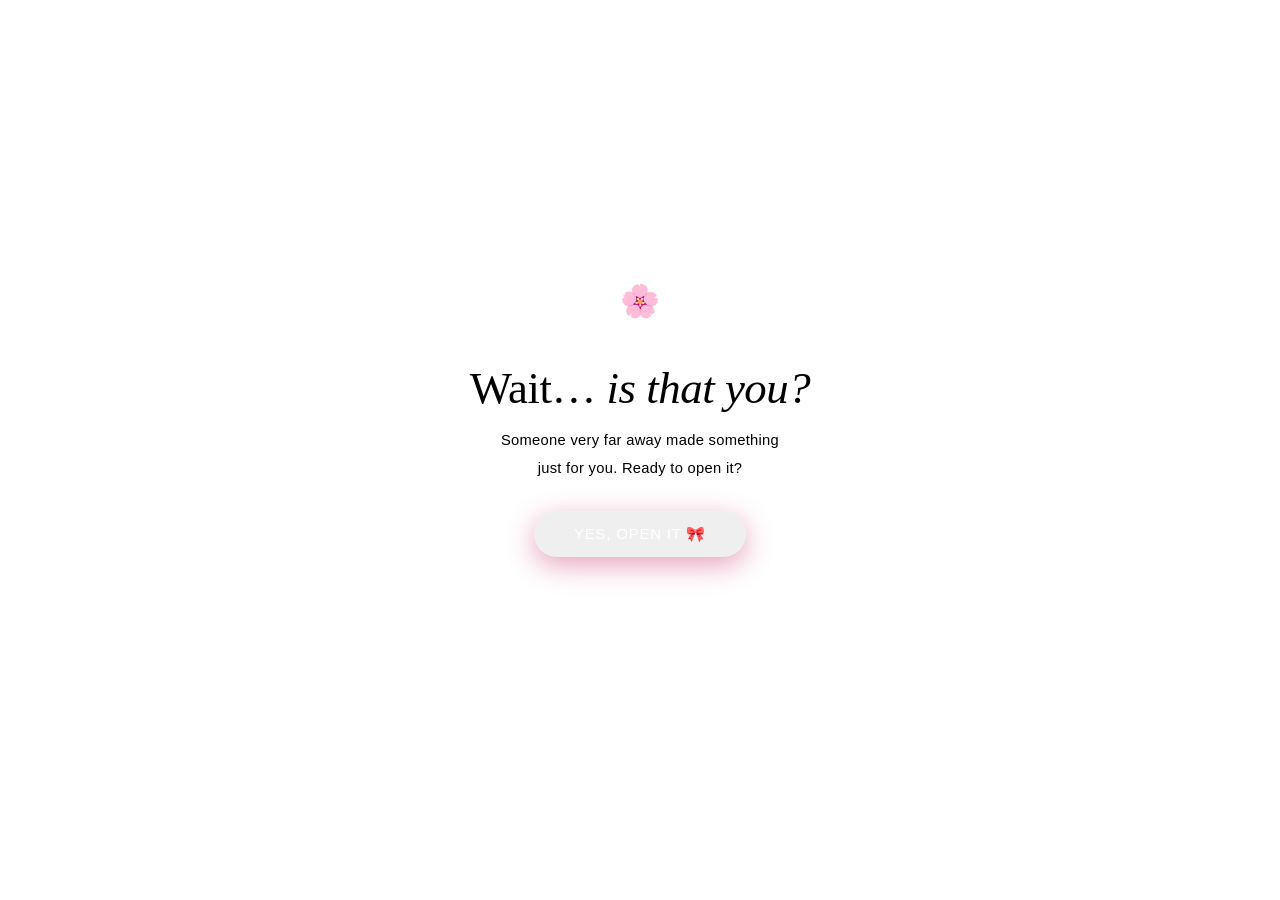
==== index.html @ 73c182f0 "Create index.html" ====
<!DOCTYPE html>

<html lang="en">
<head>
<meta charset="UTF-8">
<meta name="viewport" content="width=device-width, initial-scale=1.0">
<title>For You 🌸</title>
<link href="https://fonts.googleapis.com/css2?family=Cormorant+Garamond:ital,wght@0,300;0,400;0,600;1,300;1,400;1,600&family=DM+Sans:wght@300;400;500&display=swap" rel="stylesheet">
<style>
*,*::before,*::after{box-sizing:border-box;margin:0;padding:0}
:root{
  --ink:#0d0610;
  --deep:#1a0a20;
  --card-bg:rgba(18,6,26,0.82);
  --border:rgba(220,140,180,0.22);
  --border-bright:rgba(220,140,180,0.55);
  --gold:#e8b97a;
  --gold-dim:rgba(232,185,122,0.18);
  --rose:#e8607a;
  --rose-bright:#ff7a9a;
  --rose-dim:rgba(232,96,122,0.15);
  --lilac:#c084fc;
  --lilac-dim:rgba(192,132,252,0.12);
  --text-head:#f5e8f0;
  --text-body:#c4a8c8;
  --text-soft:rgba(196,168,200,0.6);
  --glow-rose:rgba(232,96,122,0.35);
  --glow-gold:rgba(232,185,122,0.25);
}

html,body{width:100%;min-height:100%;font-family:‘DM Sans’,sans-serif;background:var(–ink);color:var(–text-body);overflow-x:hidden}

/* ── AMBIENT BG ── */
body::before{
content:’’;position:fixed;inset:0;z-index:0;pointer-events:none;
background:
radial-gradient(ellipse 70% 55% at 15% 20%, rgba(150,30,80,0.28) 0%, transparent 70%),
radial-gradient(ellipse 60% 50% at 85% 80%, rgba(100,20,140,0.22) 0%, transparent 70%),
radial-gradient(ellipse 40% 40% at 50% 50%, rgba(60,10,80,0.18) 0%, transparent 80%);
}

/* ── STAR PARTICLES ── */
.petal-bg{position:fixed;top:0;left:0;width:100%;height:100%;pointer-events:none;z-index:0;overflow:hidden}
.petal{position:absolute;border-radius:50%;opacity:0;animation:twinkle ease-in-out infinite}
@keyframes twinkle{0%,100%{opacity:0;transform:scale(0.4)}50%{opacity:1;transform:scale(1)}}

/* ── SCREENS ── */
.screen{display:none;min-height:100vh;width:100%;align-items:center;justify-content:center;padding:28px 16px 72px;flex-direction:column}
.screen.active{display:flex}

/* ── CARD ── */
.card{
position:relative;z-index:2;
background:var(–card-bg);
backdrop-filter:blur(24px) saturate(1.4);
border-radius:24px;
border:1px solid var(–border);
padding:52px 50px 44px;
max-width:580px;width:100%;
text-align:center;
box-shadow:
0 0 0 1px rgba(255,255,255,0.04) inset,
0 24px 80px rgba(0,0,0,0.55),
0 0 60px var(–glow-rose);
animation:cardIn .8s cubic-bezier(.22,1,.36,1) both;
}
/* subtle inner glow line at top */
.card::before{
content:’’;position:absolute;top:0;left:10%;right:10%;height:1px;
background:linear-gradient(90deg,transparent,rgba(220,140,180,0.5),transparent);
border-radius:1px;
}
@keyframes cardIn{from{opacity:0;transform:translateY(32px) scale(.96)}to{opacity:1;transform:translateY(0) scale(1)}}
.card.shake{animation:shake .45s ease both}
@keyframes shake{0%{transform:translateX(0)}15%{transform:translateX(-10px)}35%{transform:translateX(10px)}55%{transform:translateX(-5px)}75%{transform:translateX(5px)}100%{transform:translateX(0)}}

/* ── DECO LINE ── */
.deco{width:48px;height:1px;background:linear-gradient(90deg,transparent,var(–gold),transparent);margin:0 auto}
.deco.top{margin-bottom:24px}.deco.bot{margin-top:24px}

/* ── TYPOGRAPHY ── */
h1{
font-family:‘Cormorant Garamond’,serif;
font-size:clamp(1.9rem,5.5vw,2.8rem);
font-weight:300;
color:var(–text-head);
line-height:1.25;
margin-bottom:10px;
letter-spacing:-0.01em;
}
h1 em{font-style:italic;color:var(–rose-bright)}
.sub{font-size:.92rem;color:var(–text-soft);line-height:1.9;margin:8px 0 28px;font-weight:300;letter-spacing:0.02em}
.q{
font-family:‘Cormorant Garamond’,serif;
font-size:clamp(1.3rem,4.2vw,2rem);
font-style:italic;font-weight:300;
color:var(–text-head);
line-height:1.5;margin-bottom:26px;
text-shadow:0 0 40px var(–glow-rose);
}

/* ── EMOJI ICON ── */
.icon{font-size:2rem;margin-bottom:16px;display:block;filter:drop-shadow(0 0 12px var(–glow-rose))}

/* ── REACTION BOX ── */
.rxn{
background:linear-gradient(135deg,rgba(232,96,122,0.1),rgba(192,132,252,0.1));
border:1px solid var(–border-bright);
border-radius:16px;padding:16px 20px;margin:0 0 22px;
font-size:.93rem;color:var(–text-body);line-height:1.8;
display:none;animation:popIn .38s cubic-bezier(.34,1.56,.64,1) both;
text-shadow:none;
}
.rxn.show{display:block}
@keyframes popIn{from{opacity:0;transform:scale(.86)}to{opacity:1;transform:scale(1)}}
.rxn strong{color:var(–rose-bright)}

/* ── BUTTONS ── */
.btn{
display:inline-block;
background:linear-gradient(135deg,var(–rose) 0%,#c0306a 100%);
color:#fff;border:none;border-radius:50px;
padding:14px 40px;
font-family:‘DM Sans’,sans-serif;font-size:.94rem;font-weight:500;
cursor:pointer;letter-spacing:0.05em;text-transform:uppercase;
transition:transform .2s,box-shadow .2s;
box-shadow:0 8px 28px rgba(200,48,106,0.45),0 0 0 1px rgba(255,255,255,0.08) inset;
}
.btn:hover{transform:translateY(-3px) scale(1.04);box-shadow:0 14px 40px rgba(200,48,106,0.6),0 0 20px rgba(200,48,106,0.3)}
.btn:active{transform:scale(.97)}

.btn-no{
display:inline-block;
background:transparent;
border:1px solid var(–border-bright);
color:var(–text-body);
border-radius:50px;padding:14px 32px;
font-family:‘DM Sans’,sans-serif;font-size:.94rem;
cursor:pointer;transition:all .2s;margin-left:10px;
letter-spacing:0.03em;
}
.btn-no:hover{background:var(–rose-dim);border-color:var(–rose);color:var(–text-head)}

.ans-row{display:flex;gap:10px;justify-content:center;flex-wrap:wrap;margin-top:4px}
.ans{
background:rgba(255,255,255,0.04);
border:1px solid var(–border);color:var(–text-body);
border-radius:50px;padding:12px 26px;
font-family:‘DM Sans’,sans-serif;font-size:.9rem;
cursor:pointer;transition:all .2s;letter-spacing:0.02em;
}
.ans:hover{background:var(–rose-dim);border-color:var(–rose-bright);color:var(–text-head);transform:scale(1.05);box-shadow:0 0 16px var(–glow-rose)}

/* ── PHOTO FRAME ── */
.photo-frame{
border-radius:18px;overflow:hidden;
border:1px solid var(–border-bright);
max-width:340px;margin:18px auto;
box-shadow:0 12px 50px rgba(0,0,0,0.5),0 0 40px var(–glow-rose);
display:none;
}
.photo-frame.show{display:block;animation:photoReveal .7s cubic-bezier(.22,1,.36,1) both}
@keyframes photoReveal{from{opacity:0;transform:scale(.88) rotate(-2deg)}to{opacity:1;transform:scale(1) rotate(0)}}
.photo-placeholder{
width:100%;aspect-ratio:4/3;
background:linear-gradient(135deg,rgba(150,30,80,0.3),rgba(100,20,140,0.25));
display:flex;flex-direction:column;align-items:center;justify-content:center;
gap:10px;color:var(–text-soft);padding:28px;font-size:.8rem;
}
.photo-caption{
font-family:‘Cormorant Garamond’,serif;font-style:italic;font-size:1.05rem;
color:var(–gold);margin:12px 0 4px;
text-shadow:0 0 20px var(–glow-gold);
}

/* ── PROGRESS DOTS ── */
.dots{position:fixed;bottom:28px;left:50%;transform:translateX(-50%);display:flex;gap:9px;z-index:10}
.dot{width:7px;height:7px;border-radius:50%;background:rgba(255,255,255,0.1);border:1px solid rgba(255,255,255,0.15);transition:all .35s ease}
.dot.active{background:var(–rose);border-color:var(–rose);transform:scale(1.4);box-shadow:0 0 10px var(–glow-rose)}
.dot.done{background:rgba(232,96,122,0.4);border-color:rgba(232,96,122,0.4)}

/* ── FLOATING HEARTS ── */
.hf{position:absolute;font-size:1.2rem;animation:floatUp 3.5s ease-in-out forwards;opacity:0;pointer-events:none}
@keyframes floatUp{0%{opacity:0;transform:translateY(0) scale(.7)}20%{opacity:1}100%{opacity:0;transform:translateY(-100px) scale(1.3)}}

/* ── WISH LIST ── */
.wish-list{text-align:left;margin:20px 0}
.wish-item{display:flex;align-items:flex-start;gap:16px;padding:14px 0;border-bottom:1px solid rgba(255,255,255,0.06)}
.wish-item:last-child{border-bottom:none}
.wi{font-size:1.3rem;flex-shrink:0;margin-top:3px;filter:drop-shadow(0 0 8px var(–glow-rose))}
.wt{font-size:.91rem;color:var(–text-body);line-height:1.8}
.wt strong{color:var(–text-head);font-weight:500;display:block;margin-bottom:3px;font-family:‘Cormorant Garamond’,serif;font-size:1.05rem;font-style:italic}
.big-wish{
font-family:‘Cormorant Garamond’,serif;
font-size:clamp(1.8rem,6vw,2.8rem);
font-weight:300;line-height:1.3;
color:var(–text-head);margin:16px 0 24px;
text-shadow:0 0 40px var(–glow-rose);
}
.big-wish em{color:var(–rose-bright);font-style:italic}
.sig{
font-family:‘Cormorant Garamond’,serif;font-style:italic;font-size:1.35rem;
color:var(–gold);margin-top:24px;
text-shadow:0 0 20px var(–glow-gold);
}

/* ── PER-SCREEN BG ACCENTS (all dark base, different glow tints) ── */
#s0{background:radial-gradient(ellipse 80% 60% at 30% 30%,rgba(160,30,70,0.25) 0%,transparent 65%),radial-gradient(ellipse 60% 50% at 75% 75%,rgba(100,20,130,0.2) 0%,transparent 65%),var(–ink)}
#s1{background:radial-gradient(ellipse 70% 55% at 20% 25%,rgba(130,20,80,0.3) 0%,transparent 65%),radial-gradient(ellipse 55% 45% at 80% 70%,rgba(80,20,120,0.22) 0%,transparent 65%),var(–ink)}
#s2{background:radial-gradient(ellipse 65% 55% at 60% 25%,rgba(140,30,60,0.28) 0%,transparent 65%),radial-gradient(ellipse 50% 45% at 25% 75%,rgba(90,15,130,0.2) 0%,transparent 65%),var(–ink)}
#s3{background:radial-gradient(ellipse 75% 55% at 40% 35%,rgba(120,20,70,0.28) 0%,transparent 65%),radial-gradient(ellipse 50% 40% at 80% 75%,rgba(100,25,120,0.18) 0%,transparent 65%),var(–ink)}
#s4{background:radial-gradient(ellipse 70% 55% at 70% 30%,rgba(150,30,60,0.25) 0%,transparent 65%),radial-gradient(ellipse 55% 50% at 20% 70%,rgba(80,15,110,0.22) 0%,transparent 65%),var(–ink)}
#s5{background:radial-gradient(ellipse 65% 55% at 30% 40%,rgba(130,25,75,0.28) 0%,transparent 65%),radial-gradient(ellipse 55% 45% at 75% 70%,rgba(90,20,130,0.2) 0%,transparent 65%),var(–ink)}
#s6{background:radial-gradient(ellipse 80% 60% at 50% 30%,rgba(160,30,70,0.3) 0%,transparent 65%),radial-gradient(ellipse 60% 55% at 20% 75%,rgba(100,20,140,0.22) 0%,transparent 65%),var(–ink)}

@media(max-width:500px){.card{padding:36px 22px 30px}.btn-no{margin-left:0;margin-top:10px}}
</style>

</head>
<body>

<div class="petal-bg" id="petalBg"></div>
<div class="dots" id="dots"></div>

<!-- S0: OPENER -->

<div class="screen active" id="s0">
  <div class="card">
    <span class="icon">🌸</span>
    <div class="deco top"></div>
    <h1>Wait… <em>is that you?</em></h1>
    <p class="sub">Someone very far away made something<br>just for you. Ready to open it?</p>
    <button class="btn" onclick="go('s1')">Yes, open it 🎀</button>
    <div class="deco bot"></div>
  </div>
</div>

<!-- S1: Q1 — WILL YOU LOVE ME FOREVER (NO loop) -->

<div class="screen" id="s1">
  <div class="card" id="s1c">
    <span class="icon">🌷</span>
    <div class="deco top"></div>
    <p class="q">"Will you love me for the rest of your life?"</p>
    <div class="rxn" id="s1r"></div>
    <div style="display:flex;gap:10px;justify-content:center;flex-wrap:wrap">
      <button class="btn" onclick="s1yes()">Yes, always 💗</button>
      <button class="btn-no" id="s1nb" onclick="s1no()">No…</button>
    </div>
    <div class="deco bot"></div>
  </div>
</div>

<!-- S2: Q2 — HOW MUCH DO I THINK ABOUT YOU -->

<div class="screen" id="s2">
  <div class="card">
    <span class="icon">💐</span>
    <div class="deco top"></div>
    <p class="q">"Do you know how much I think about you every single day?"</p>
    <div class="rxn" id="s2r"></div>
    <div class="ans-row">
      <button class="ans" onclick="s2('little')">A little bit</button>
      <button class="ans" onclick="s2('some')">Sometimes a lot</button>
      <button class="ans" onclick="s2('always')">All the time 💕</button>
    </div>
    <div class="deco bot"></div>
  </div>
</div>

<!-- S3: PHOTO 1 — FIRST SELFIE -->

<div class="screen" id="s3">
  <div class="card">
    <span class="icon">📸</span>
    <div class="deco top"></div>
    <p class="q">"Wanna see our first selfie together?"</p>
    <div class="rxn" id="s3r"></div>
    <div id="s3b" style="display:flex;gap:10px;justify-content:center;flex-wrap:wrap">
      <button class="btn" onclick="p1yes()">Yes! Show me 🥺</button>
      <button class="btn-no" onclick="p1no()">Maybe later…</button>
    </div>
    <div class="photo-frame" id="ph1">
      <!-- 💡 REPLACE: swap the div.photo-placeholder below with <img src="photo1.jpg" style="width:100%;display:block"> -->
      <div class="photo-placeholder">
        <div style="font-size:2.5rem">🤳</div>
        <div style="font-size:.82rem;text-align:center"><strong style="display:block;margin-bottom:4px;color:var(--text-dark)">Your first selfie goes here</strong>Replace with &lt;img src="photo1.jpg"&gt;</div>
      </div>
    </div>
    <p class="photo-caption" id="s3cap" style="display:none">Look at us 🥹 so young, so perfectly us.</p>
    <button class="btn" id="s3nx" style="display:none;margin-top:18px" onclick="go('s4')">Next memory →</button>
    <div class="deco bot"></div>
  </div>
</div>

<!-- S4: PHOTO 2 — HAPPIEST MOMENT -->

<div class="screen" id="s4">
  <div class="card">
    <span class="icon">✨</span>
    <div class="deco top"></div>
    <p class="q">"Wanna see our happiest moment?"</p>
    <div class="rxn" id="s4r"></div>
    <div id="s4b" style="display:flex;gap:10px;justify-content:center;flex-wrap:wrap">
      <button class="btn" onclick="p2yes()">Of course! 🌟</button>
      <button class="btn-no" onclick="p2no()">Hmm, not sure…</button>
    </div>
    <div class="photo-frame" id="ph2">
      <!-- 💡 REPLACE: swap the div.photo-placeholder below with <img src="photo2.jpg" style="width:100%;display:block"> -->
      <div class="photo-placeholder">
        <div style="font-size:2.5rem">🥂</div>
        <div style="font-size:.82rem;text-align:center"><strong style="display:block;margin-bottom:4px;color:var(--text-dark)">Your happiest moment photo here</strong>Replace with &lt;img src="photo2.jpg"&gt;</div>
      </div>
    </div>
    <p class="photo-caption" id="s4cap" style="display:none">This is my favourite kind of happy 💛</p>
    <button class="btn" id="s4nx" style="display:none;margin-top:18px" onclick="go('s5')">One more… →</button>
    <div class="deco bot"></div>
  </div>
</div>

<!-- S5: PHOTO 3 — HOW WE LOOK -->

<div class="screen" id="s5">
  <div class="card">
    <span class="icon">🌟</span>
    <div class="deco top"></div>
    <p class="q">"Wanna see how absolutely stunning we look together?"</p>
    <div class="rxn" id="s5r"></div>
    <div id="s5b" style="display:flex;gap:10px;justify-content:center;flex-wrap:wrap">
      <button class="btn" onclick="p3yes()">Yes yes yes!! 😍</button>
      <button class="btn-no" onclick="p3no()">Am I ready for this?</button>
    </div>
    <div class="photo-frame" id="ph3">
      <!-- 💡 REPLACE: swap the div.photo-placeholder below with <img src="photo3.jpg" style="width:100%;display:block"> -->
      <div class="photo-placeholder">
        <div style="font-size:2.5rem">💑</div>
        <div style="font-size:.82rem;text-align:center"><strong style="display:block;margin-bottom:4px;color:var(--text-dark)">Your recent photo goes here</strong>Replace with &lt;img src="photo3.jpg"&gt;</div>
      </div>
    </div>
    <p class="photo-caption" id="s5cap" style="display:none">Still my favourite sight in the whole world 🌍</p>
    <button class="btn" id="s5nx" style="display:none;margin-top:18px" onclick="go('s6')">And finally… 🎂</button>
    <div class="deco bot"></div>
  </div>
</div>

<!-- S6: BIRTHDAY WISHES -->

<div class="screen" id="s6">
  <div class="card" style="max-width:640px">
    <span class="icon">🎂✨</span>
    <div class="deco top"></div>
    <p class="big-wish">Happy Birthday,<br><em>my love.</em></p>
    <div class="wish-list">
      <div class="wish-item">
        <span class="wi">🌸</span>
        <div class="wt"><strong>May every day feel as beautiful as you are.</strong>You make ordinary moments extraordinary just by being in them.</div>
      </div>
      <div class="wish-item">
        <span class="wi">🌙</span>
        <div class="wt"><strong>May the distance never dim how deeply you are loved.</strong>Every mile between us holds a thousand thoughts of you.</div>
      </div>
      <div class="wish-item">
        <span class="wi">💫</span>
        <div class="wt"><strong>May this year bring you joy that surprises even you.</strong>You deserve every laugh, every warm moment, every bit of magic.</div>
      </div>
      <div class="wish-item">
        <span class="wi">🕊️</span>
        <div class="wt"><strong>And soon — very soon — no more distance.</strong>Until then, I'm sending every ounce of love across every mile, just for you.</div>
      </div>
    </div>
    <p class="sig" id="sig">— Yours, always 💗</p>
    <div id="hc" style="position:relative;height:70px;overflow:hidden;margin-top:6px"></div>
    <div class="deco bot"></div>
  </div>
</div>

<script>
document.addEventListener("DOMContentLoaded", function() {
var cur = "s0", noN = 0, p1t = 0, p2t = 0, p3t = 0;
var SCREENS = ["s0","s1","s2","s3","s4","s5","s6"];

/* PETALS → glowing star dots */
(function(){
  var cols = ["rgba(232,96,122,0.7)","rgba(232,185,122,0.6)","rgba(192,132,252,0.6)","rgba(255,180,200,0.5)","rgba(255,255,255,0.5)"];
  var bg = document.getElementById("petalBg");
  for (var i = 0; i < 55; i++) {
    var p = document.createElement("div"); p.className = "petal";
    var sz = 2 + Math.random() * 4;
    var col = cols[Math.floor(Math.random()*cols.length)];
    p.style.cssText = "width:" + sz + "px;height:" + sz + "px;left:" + (Math.random()*100) + "%;top:" + (Math.random()*100) + "%;background:" + col + ";box-shadow:0 0 " + (sz*3) + "px " + col + ";animation-duration:" + (2+Math.random()*5) + "s;animation-delay:" + (Math.random()*6) + "s";
    bg.appendChild(p);
  }
}());

/* DOTS */
(function(){
  var d = document.getElementById("dots");
  SCREENS.forEach(function(_,i){ var el=document.createElement("div"); el.className="dot"; el.id="dot"+i; d.appendChild(el); });
}());
function updateDots(){
  var ci = SCREENS.indexOf(cur);
  SCREENS.forEach(function(_,i){
    var d = document.getElementById("dot"+i);
    d.className = "dot" + (i===ci ? " active" : i<ci ? " done" : "");
  });
}
updateDots();

/* NAVIGATE */
function go(id){
  document.getElementById(cur).classList.remove("active");
  cur = id;
  var sc = document.getElementById(id); sc.classList.add("active");
  var c = sc.querySelector(".card");
  if(c){ c.style.animation="none"; requestAnimationFrame(function(){ requestAnimationFrame(function(){ c.style.animation=""; }); }); }
  updateDots(); window.scrollTo(0,0);
  if(id==="s6") hearts();
}

function rxn(id, html){
  var el = document.getElementById(id); el.innerHTML = html; el.classList.add("show");
}
function rxnOff(id){ document.getElementById(id).classList.remove("show"); }

/* Q1: WILL YOU LOVE ME FOREVER */
var noReplies = [
  ["That's not a choice, sweetheart 😇", "There is only one button that works here. The pink one. Go on. 🌸"],
  ["Oh you think NO is an option?? 🙈💕", "It is not. It never was. Try again, love 😤🌷"],
  ["Okay I see you're testing me 😂❤️", "But I have infinite patience and one working button. Click YES already!!"],
  ["You little trouble-maker 🥺😭", "Fine. Keep clicking. I'll keep waiting. Forever. Because that's what I do 💗"],
  ["BABE 😭😭😭 WHY ARE YOU LIKE THIS 🌺💔", "I am sending you so many dramatic sad emojis right now 😿😿😿 PLEASE CLICK YES"],
  ["Okay you know what 😤", "I'm not mad. I'm just... disappointed. 🥺 (I'm kidding. I'm obsessed with you. CLICK YES 💖)"],
  ["You have clicked NO X times 🤯", "At this point I think you enjoy watching me suffer 😭💕 THE BUTTON IS PINK. CLICK IT."],
  ["FINE. I'll just sit here 🙃", "Refreshing every 5 minutes until you click YES. I have time. I love you. 😤💗"],
  ["I consulted the universe 🌌", "It said: there is no No here. The stars agree. Your heart agrees. CLICK YES 🌟💕"],
  ["I have accepted my fate 😭💀", "But if you click no one more time I'm sending 47 voice notes. You've been warned. 💗"]
];
var noLabels = ["No...","Still no 🙃","Nope 😌","N - O 😤","NOT YES 😭","Absolutely not 💀","Still no 🌚","No and that is final 😤","NO. 🚫","...no 🥲"];

function s1no(){
  var c = document.getElementById("s1c");
  c.classList.remove("shake"); void c.offsetWidth; c.classList.add("shake");
  var r = noReplies[Math.min(noN, noReplies.length-1)].slice();
  if(noN === 6) r[0] = "You have clicked NO " + (noN+1) + " times 🤯";
  rxn("s1r", "<strong>" + r[0] + "</strong><br>" + r[1]);
  noN++;
  document.getElementById("s1nb").textContent = noLabels[Math.min(noN-1, 9)];
}
function s1yes(){ rxnOff("s1r"); go("s2"); }

/* Q2: HOW MUCH DO I THINK ABOUT YOU */
function s2(type){
  if(type === "little"){
    rxn("s2r", "<strong>Excuse me?? A LITTLE?? 😤😤😤</strong><br>You are SO mean right now 😭😭 I think about you every single second and you say A LITTLE?? The audacity 💔 Try again, heartbreaker.");
  } else if(type === "some"){
    rxn("s2r", "<strong>Hm. Sometimes a lot. 🤔</strong><br>Okay fine, that is kinda cute 🥺 But I need you to know it is way more than that. Like... embarrassingly more. 💗");
    setTimeout(function(){ go("s3"); }, 2400);
  } else {
    rxn("s2r", "<strong>YES. THAT. All the time. 💕✨</strong><br>Every sunrise. Every random song. Every time I see something pretty. Always, always you. 🌸");
    setTimeout(function(){ go("s3"); }, 2400);
  }
}

/* PHOTO 1: FIRST SELFIE */
var t1 = [
  ["Not yet!! 🙈", "What is the magic word? 🥺 Try clicking yes again..."],
  ["Ohoho not so fast! 😄", "We need to build suspense here! One more yes! 🌷"],
  ["Okay okay OKAY 😂", "You really want it, huh? Fine - one more yes and it is yours! 🥺💗"]
];
function p1yes(){
  if(p1t < 3){
    var t = t1[p1t]; rxn("s3r", "<strong>" + t[0] + "</strong><br>" + t[1]); p1t++;
  } else {
    rxnOff("s3r");
    document.getElementById("s3b").style.display = "none";
    document.getElementById("ph1").classList.add("show");
    document.getElementById("s3cap").style.display = "block";
    document.getElementById("s3nx").style.display = "inline-block";
  }
}
function p1no(){ rxn("s3r", "<strong>Okay fine 🥺</strong><br>But it is really cute. Just saying. Click yes when you are ready 💕"); }

/* PHOTO 2: HAPPIEST MOMENT */
var t2 = [
  ["Hmm, not sure? 🤨", "Your happiness is literally in this photo and you say not sure?? 😂 Try yes!"],
  ["Still holding back? 😏", "I see you. You are curious. Just click yes already 🌟💗"],
  ["You have earned it now 🥳", "One more yes and it is all yours! 🎉"]
];
function p2yes(){
  if(p2t < 3){
    var t = t2[p2t]; rxn("s4r", "<strong>" + t[0] + "</strong><br>" + t[1]); p2t++;
  } else {
    rxnOff("s4r");
    document.getElementById("s4b").style.display = "none";
    document.getElementById("ph2").classList.add("show");
    document.getElementById("s4cap").style.display = "block";
    document.getElementById("s4nx").style.display = "inline-block";
  }
}
function p2no(){ rxn("s4r", "<strong>Not sure?? 😂</strong><br>You are so silly. It is a HAPPY photo. Click yes!! 🌟"); }

/* PHOTO 3: HOW WE LOOK */
var t3 = [
  ["Are you READY?? 👀", "Spoiler: you look incredible. Click yes!! 😍"],
  ["Deep breath 😄", "Okay I will give you a moment. Ready now? Click yes! 💖"],
  ["Final warning 🥹", "This is a stunning photo and you know it. Say YES! 💕"]
];
function p3yes(){
  if(p3t < 3){
    var t = t3[p3t]; rxn("s5r", "<strong>" + t[0] + "</strong><br>" + t[1]); p3t++;
  } else {
    rxnOff("s5r");
    document.getElementById("s5b").style.display = "none";
    document.getElementById("ph3").classList.add("show");
    document.getElementById("s5cap").style.display = "block";
    document.getElementById("s5nx").style.display = "inline-block";
  }
}
function p3no(){ rxn("s5r", "<strong>Girl, you are ALWAYS ready 👑</strong><br>Click yes. Trust me on this one 😍💕"); }

/* HEARTS */
function hearts(){
  var hc = document.getElementById("hc");
  var e = ["💗","💕","🌸","💖","✨","💓","🌷","🎂"];
  var n = 0;
  var ti = setInterval(function(){
    if(n++ > 20){ clearInterval(ti); return; }
    var h = document.createElement("span"); h.className = "hf";
    h.textContent = e[Math.floor(Math.random()*e.length)];
    h.style.left = (8 + Math.random()*84) + "%"; h.style.bottom = "0";
    h.style.animationDelay = (Math.random()*.6) + "s";
    h.style.animationDuration = (2 + Math.random()*2) + "s";
    hc.appendChild(h); setTimeout(function(){ h.remove(); }, 4500);
  }, 220);
}

/* PERSONALISE - uncomment and set your name: */
/* document.getElementById("sig").textContent = "— Arjun 💗"; */

/* Expose all functions to inline onclick handlers */
window.go = go; window.s1no = s1no; window.s1yes = s1yes;
window.s2 = s2; window.p1yes = p1yes; window.p1no = p1no;
window.p2yes = p2yes; window.p2no = p2no; window.p3yes = p3yes; window.p3no = p3no;

}); // end DOMContentLoaded
</script>

</body>
</html>
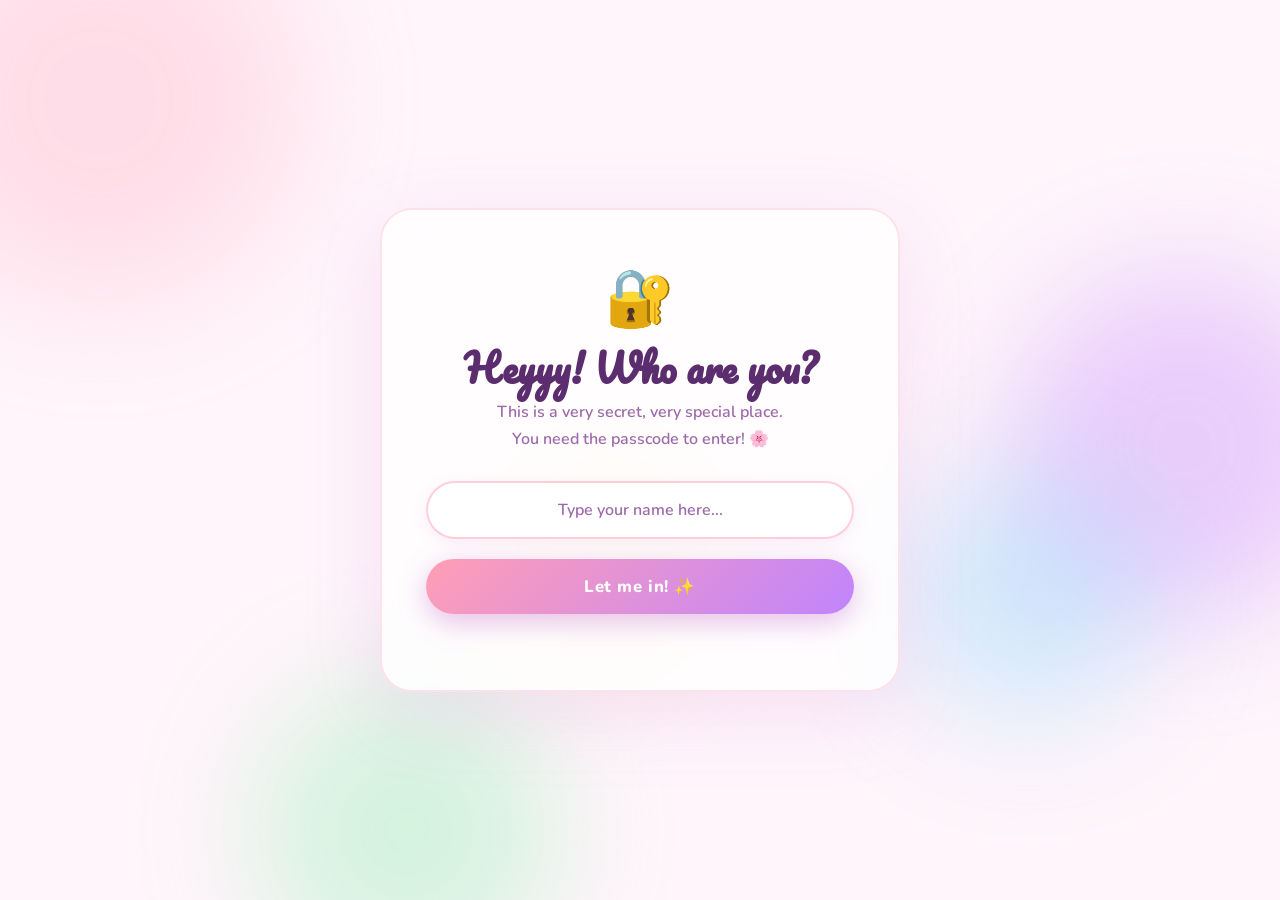
==== commit 3b984d78: "Update index.html" ====
--- a/index.html
+++ b/index.html
@@ -4,546 +4,142 @@
 <head>
 <meta charset="UTF-8">
 <meta name="viewport" content="width=device-width, initial-scale=1.0">
-<title>For You 🌸</title>
-<link href="https://fonts.googleapis.com/css2?family=Cormorant+Garamond:ital,wght@0,300;0,400;0,600;1,300;1,400;1,600&family=DM+Sans:wght@300;400;500&display=swap" rel="stylesheet">
+<title>Who are you? 🌸</title>
+<link href="https://fonts.googleapis.com/css2?family=Nunito:wght@400;600;700;800;900&family=Pacifico&display=swap" rel="stylesheet">
 <style>
 *,*::before,*::after{box-sizing:border-box;margin:0;padding:0}
-:root{
-  --ink:#0d0610;
-  --deep:#1a0a20;
-  --card-bg:rgba(18,6,26,0.82);
-  --border:rgba(220,140,180,0.22);
-  --border-bright:rgba(220,140,180,0.55);
-  --gold:#e8b97a;
-  --gold-dim:rgba(232,185,122,0.18);
-  --rose:#e8607a;
-  --rose-bright:#ff7a9a;
-  --rose-dim:rgba(232,96,122,0.15);
-  --lilac:#c084fc;
-  --lilac-dim:rgba(192,132,252,0.12);
-  --text-head:#f5e8f0;
-  --text-body:#c4a8c8;
-  --text-soft:rgba(196,168,200,0.6);
-  --glow-rose:rgba(232,96,122,0.35);
-  --glow-gold:rgba(232,185,122,0.25);
-}
-
-html,body{width:100%;min-height:100%;font-family:‘DM Sans’,sans-serif;background:var(–ink);color:var(–text-body);overflow-x:hidden}
-
-/* ── AMBIENT BG ── */
-body::before{
-content:’’;position:fixed;inset:0;z-index:0;pointer-events:none;
-background:
-radial-gradient(ellipse 70% 55% at 15% 20%, rgba(150,30,80,0.28) 0%, transparent 70%),
-radial-gradient(ellipse 60% 50% at 85% 80%, rgba(100,20,140,0.22) 0%, transparent 70%),
-radial-gradient(ellipse 40% 40% at 50% 50%, rgba(60,10,80,0.18) 0%, transparent 80%);
-}
-
-/* ── STAR PARTICLES ── */
-.petal-bg{position:fixed;top:0;left:0;width:100%;height:100%;pointer-events:none;z-index:0;overflow:hidden}
-.petal{position:absolute;border-radius:50%;opacity:0;animation:twinkle ease-in-out infinite}
-@keyframes twinkle{0%,100%{opacity:0;transform:scale(0.4)}50%{opacity:1;transform:scale(1)}}
-
-/* ── SCREENS ── */
-.screen{display:none;min-height:100vh;width:100%;align-items:center;justify-content:center;padding:28px 16px 72px;flex-direction:column}
-.screen.active{display:flex}
-
-/* ── CARD ── */
-.card{
-position:relative;z-index:2;
-background:var(–card-bg);
-backdrop-filter:blur(24px) saturate(1.4);
-border-radius:24px;
-border:1px solid var(–border);
-padding:52px 50px 44px;
-max-width:580px;width:100%;
-text-align:center;
-box-shadow:
-0 0 0 1px rgba(255,255,255,0.04) inset,
-0 24px 80px rgba(0,0,0,0.55),
-0 0 60px var(–glow-rose);
-animation:cardIn .8s cubic-bezier(.22,1,.36,1) both;
-}
-/* subtle inner glow line at top */
-.card::before{
-content:’’;position:absolute;top:0;left:10%;right:10%;height:1px;
-background:linear-gradient(90deg,transparent,rgba(220,140,180,0.5),transparent);
-border-radius:1px;
-}
-@keyframes cardIn{from{opacity:0;transform:translateY(32px) scale(.96)}to{opacity:1;transform:translateY(0) scale(1)}}
-.card.shake{animation:shake .45s ease both}
-@keyframes shake{0%{transform:translateX(0)}15%{transform:translateX(-10px)}35%{transform:translateX(10px)}55%{transform:translateX(-5px)}75%{transform:translateX(5px)}100%{transform:translateX(0)}}
-
-/* ── DECO LINE ── */
-.deco{width:48px;height:1px;background:linear-gradient(90deg,transparent,var(–gold),transparent);margin:0 auto}
-.deco.top{margin-bottom:24px}.deco.bot{margin-top:24px}
-
-/* ── TYPOGRAPHY ── */
-h1{
-font-family:‘Cormorant Garamond’,serif;
-font-size:clamp(1.9rem,5.5vw,2.8rem);
-font-weight:300;
-color:var(–text-head);
-line-height:1.25;
-margin-bottom:10px;
-letter-spacing:-0.01em;
-}
-h1 em{font-style:italic;color:var(–rose-bright)}
-.sub{font-size:.92rem;color:var(–text-soft);line-height:1.9;margin:8px 0 28px;font-weight:300;letter-spacing:0.02em}
-.q{
-font-family:‘Cormorant Garamond’,serif;
-font-size:clamp(1.3rem,4.2vw,2rem);
-font-style:italic;font-weight:300;
-color:var(–text-head);
-line-height:1.5;margin-bottom:26px;
-text-shadow:0 0 40px var(–glow-rose);
-}
-
-/* ── EMOJI ICON ── */
-.icon{font-size:2rem;margin-bottom:16px;display:block;filter:drop-shadow(0 0 12px var(–glow-rose))}
-
-/* ── REACTION BOX ── */
-.rxn{
-background:linear-gradient(135deg,rgba(232,96,122,0.1),rgba(192,132,252,0.1));
-border:1px solid var(–border-bright);
-border-radius:16px;padding:16px 20px;margin:0 0 22px;
-font-size:.93rem;color:var(–text-body);line-height:1.8;
-display:none;animation:popIn .38s cubic-bezier(.34,1.56,.64,1) both;
-text-shadow:none;
-}
+:root{--pink:#ff9eb5;--purple:#c084fc;--yellow:#fde68a;--mint:#86efac;--sky:#7dd3fc;--bg:#fff5fb;--text:#5b2d6e;--text-soft:#9d6aaa}
+html,body{width:100%;min-height:100%;font-family:'Nunito',sans-serif;background:var(--bg);overflow-x:hidden;color:var(--text)}
+.blob-bg{position:fixed;inset:0;z-index:0;overflow:hidden;pointer-events:none}
+.blob{position:absolute;border-radius:50%;filter:blur(60px);opacity:0.35;animation:blobFloat ease-in-out infinite}
+.b1{width:400px;height:400px;background:#ffb3c6;top:-100px;left:-100px;animation-duration:8s}
+.b2{width:350px;height:350px;background:#c084fc;top:30%;right:-80px;animation-duration:10s;animation-delay:2s}
+.b3{width:300px;height:300px;background:#86efac;bottom:-80px;left:20%;animation-duration:9s;animation-delay:1s}
+.b4{width:250px;height:250px;background:#7dd3fc;bottom:20%;right:10%;animation-duration:11s;animation-delay:3s}
+.b5{width:200px;height:200px;background:#fde68a;top:50%;left:40%;animation-duration:7s;animation-delay:1.5s}
+@keyframes blobFloat{0%,100%{transform:translateY(0) scale(1)}50%{transform:translateY(-30px) scale(1.08)}}
+.floaties{position:fixed;inset:0;z-index:0;pointer-events:none;overflow:hidden}
+.floaty{position:absolute;animation:floatDrift linear infinite;opacity:0}
+@keyframes floatDrift{0%{transform:translateY(100vh) rotate(0deg);opacity:0}10%{opacity:0.8}90%{opacity:0.6}100%{transform:translateY(-100px) rotate(360deg);opacity:0}}
+.container{min-height:100vh;display:flex;align-items:center;justify-content:center;padding:20px;position:relative;z-index:2}
+.card{background:rgba(255,255,255,0.78);backdrop-filter:blur(20px);border-radius:32px;border:2px solid rgba(255,182,203,0.4);padding:50px 44px 44px;max-width:520px;width:100%;text-align:center;box-shadow:0 20px 80px rgba(192,100,200,0.15),0 0 0 1px rgba(255,255,255,0.8) inset;animation:cardPop 0.7s cubic-bezier(0.34,1.56,0.64,1) both}
+@keyframes cardPop{from{opacity:0;transform:scale(0.8) translateY(30px)}to{opacity:1;transform:scale(1) translateY(0)}}
+.card.wiggle{animation:wiggle 0.5s ease both}
+@keyframes wiggle{0%{transform:rotate(0)}20%{transform:rotate(-3deg)}40%{transform:rotate(3deg)}60%{transform:rotate(-2deg)}80%{transform:rotate(2deg)}100%{transform:rotate(0)}}
+.emoji-big{font-size:3.5rem;display:block;margin-bottom:8px;animation:bounce 2s ease-in-out infinite}
+@keyframes bounce{0%,100%{transform:translateY(0)}50%{transform:translateY(-12px)}}
+h1{font-family:'Pacifico',cursive;font-size:clamp(1.8rem,5vw,2.4rem);color:var(--text);margin-bottom:8px;line-height:1.2}
+.sub{font-size:1rem;color:var(--text-soft);margin-bottom:28px;line-height:1.7;font-weight:600}
+.rxn{background:linear-gradient(135deg,#fff0f5,#f3e8ff);border:2px solid rgba(192,132,252,0.3);border-radius:20px;padding:14px 18px;margin:0 0 20px;font-size:0.95rem;color:var(--text);line-height:1.7;font-weight:700;display:none;animation:popIn 0.4s cubic-bezier(0.34,1.56,0.64,1) both}
 .rxn.show{display:block}
-@keyframes popIn{from{opacity:0;transform:scale(.86)}to{opacity:1;transform:scale(1)}}
-.rxn strong{color:var(–rose-bright)}
-
-/* ── BUTTONS ── */
-.btn{
-display:inline-block;
-background:linear-gradient(135deg,var(–rose) 0%,#c0306a 100%);
-color:#fff;border:none;border-radius:50px;
-padding:14px 40px;
-font-family:‘DM Sans’,sans-serif;font-size:.94rem;font-weight:500;
-cursor:pointer;letter-spacing:0.05em;text-transform:uppercase;
-transition:transform .2s,box-shadow .2s;
-box-shadow:0 8px 28px rgba(200,48,106,0.45),0 0 0 1px rgba(255,255,255,0.08) inset;
-}
-.btn:hover{transform:translateY(-3px) scale(1.04);box-shadow:0 14px 40px rgba(200,48,106,0.6),0 0 20px rgba(200,48,106,0.3)}
-.btn:active{transform:scale(.97)}
-
-.btn-no{
-display:inline-block;
-background:transparent;
-border:1px solid var(–border-bright);
-color:var(–text-body);
-border-radius:50px;padding:14px 32px;
-font-family:‘DM Sans’,sans-serif;font-size:.94rem;
-cursor:pointer;transition:all .2s;margin-left:10px;
-letter-spacing:0.03em;
-}
-.btn-no:hover{background:var(–rose-dim);border-color:var(–rose);color:var(–text-head)}
-
-.ans-row{display:flex;gap:10px;justify-content:center;flex-wrap:wrap;margin-top:4px}
-.ans{
-background:rgba(255,255,255,0.04);
-border:1px solid var(–border);color:var(–text-body);
-border-radius:50px;padding:12px 26px;
-font-family:‘DM Sans’,sans-serif;font-size:.9rem;
-cursor:pointer;transition:all .2s;letter-spacing:0.02em;
-}
-.ans:hover{background:var(–rose-dim);border-color:var(–rose-bright);color:var(–text-head);transform:scale(1.05);box-shadow:0 0 16px var(–glow-rose)}
-
-/* ── PHOTO FRAME ── */
-.photo-frame{
-border-radius:18px;overflow:hidden;
-border:1px solid var(–border-bright);
-max-width:340px;margin:18px auto;
-box-shadow:0 12px 50px rgba(0,0,0,0.5),0 0 40px var(–glow-rose);
-display:none;
-}
-.photo-frame.show{display:block;animation:photoReveal .7s cubic-bezier(.22,1,.36,1) both}
-@keyframes photoReveal{from{opacity:0;transform:scale(.88) rotate(-2deg)}to{opacity:1;transform:scale(1) rotate(0)}}
-.photo-placeholder{
-width:100%;aspect-ratio:4/3;
-background:linear-gradient(135deg,rgba(150,30,80,0.3),rgba(100,20,140,0.25));
-display:flex;flex-direction:column;align-items:center;justify-content:center;
-gap:10px;color:var(–text-soft);padding:28px;font-size:.8rem;
-}
-.photo-caption{
-font-family:‘Cormorant Garamond’,serif;font-style:italic;font-size:1.05rem;
-color:var(–gold);margin:12px 0 4px;
-text-shadow:0 0 20px var(–glow-gold);
-}
-
-/* ── PROGRESS DOTS ── */
-.dots{position:fixed;bottom:28px;left:50%;transform:translateX(-50%);display:flex;gap:9px;z-index:10}
-.dot{width:7px;height:7px;border-radius:50%;background:rgba(255,255,255,0.1);border:1px solid rgba(255,255,255,0.15);transition:all .35s ease}
-.dot.active{background:var(–rose);border-color:var(–rose);transform:scale(1.4);box-shadow:0 0 10px var(–glow-rose)}
-.dot.done{background:rgba(232,96,122,0.4);border-color:rgba(232,96,122,0.4)}
-
-/* ── FLOATING HEARTS ── */
-.hf{position:absolute;font-size:1.2rem;animation:floatUp 3.5s ease-in-out forwards;opacity:0;pointer-events:none}
-@keyframes floatUp{0%{opacity:0;transform:translateY(0) scale(.7)}20%{opacity:1}100%{opacity:0;transform:translateY(-100px) scale(1.3)}}
-
-/* ── WISH LIST ── */
-.wish-list{text-align:left;margin:20px 0}
-.wish-item{display:flex;align-items:flex-start;gap:16px;padding:14px 0;border-bottom:1px solid rgba(255,255,255,0.06)}
-.wish-item:last-child{border-bottom:none}
-.wi{font-size:1.3rem;flex-shrink:0;margin-top:3px;filter:drop-shadow(0 0 8px var(–glow-rose))}
-.wt{font-size:.91rem;color:var(–text-body);line-height:1.8}
-.wt strong{color:var(–text-head);font-weight:500;display:block;margin-bottom:3px;font-family:‘Cormorant Garamond’,serif;font-size:1.05rem;font-style:italic}
-.big-wish{
-font-family:‘Cormorant Garamond’,serif;
-font-size:clamp(1.8rem,6vw,2.8rem);
-font-weight:300;line-height:1.3;
-color:var(–text-head);margin:16px 0 24px;
-text-shadow:0 0 40px var(–glow-rose);
-}
-.big-wish em{color:var(–rose-bright);font-style:italic}
-.sig{
-font-family:‘Cormorant Garamond’,serif;font-style:italic;font-size:1.35rem;
-color:var(–gold);margin-top:24px;
-text-shadow:0 0 20px var(–glow-gold);
-}
-
-/* ── PER-SCREEN BG ACCENTS (all dark base, different glow tints) ── */
-#s0{background:radial-gradient(ellipse 80% 60% at 30% 30%,rgba(160,30,70,0.25) 0%,transparent 65%),radial-gradient(ellipse 60% 50% at 75% 75%,rgba(100,20,130,0.2) 0%,transparent 65%),var(–ink)}
-#s1{background:radial-gradient(ellipse 70% 55% at 20% 25%,rgba(130,20,80,0.3) 0%,transparent 65%),radial-gradient(ellipse 55% 45% at 80% 70%,rgba(80,20,120,0.22) 0%,transparent 65%),var(–ink)}
-#s2{background:radial-gradient(ellipse 65% 55% at 60% 25%,rgba(140,30,60,0.28) 0%,transparent 65%),radial-gradient(ellipse 50% 45% at 25% 75%,rgba(90,15,130,0.2) 0%,transparent 65%),var(–ink)}
-#s3{background:radial-gradient(ellipse 75% 55% at 40% 35%,rgba(120,20,70,0.28) 0%,transparent 65%),radial-gradient(ellipse 50% 40% at 80% 75%,rgba(100,25,120,0.18) 0%,transparent 65%),var(–ink)}
-#s4{background:radial-gradient(ellipse 70% 55% at 70% 30%,rgba(150,30,60,0.25) 0%,transparent 65%),radial-gradient(ellipse 55% 50% at 20% 70%,rgba(80,15,110,0.22) 0%,transparent 65%),var(–ink)}
-#s5{background:radial-gradient(ellipse 65% 55% at 30% 40%,rgba(130,25,75,0.28) 0%,transparent 65%),radial-gradient(ellipse 55% 45% at 75% 70%,rgba(90,20,130,0.2) 0%,transparent 65%),var(–ink)}
-#s6{background:radial-gradient(ellipse 80% 60% at 50% 30%,rgba(160,30,70,0.3) 0%,transparent 65%),radial-gradient(ellipse 60% 55% at 20% 75%,rgba(100,20,140,0.22) 0%,transparent 65%),var(–ink)}
-
-@media(max-width:500px){.card{padding:36px 22px 30px}.btn-no{margin-left:0;margin-top:10px}}
+@keyframes popIn{from{opacity:0;transform:scale(0.85)}to{opacity:1;transform:scale(1)}}
+input{width:100%;padding:16px 20px;border-radius:50px;border:2.5px solid rgba(255,158,181,0.5);background:rgba(255,255,255,0.9);font-family:'Nunito',sans-serif;font-size:1rem;font-weight:700;color:var(--text);text-align:center;outline:none;transition:all 0.2s;box-shadow:0 4px 16px rgba(192,100,200,0.1);margin-bottom:16px}
+input:focus{border-color:var(--purple);box-shadow:0 4px 20px rgba(192,132,252,0.3)}
+input::placeholder{color:var(--text-soft);font-weight:600}
+.btn{display:inline-block;width:100%;background:linear-gradient(135deg,#ff9eb5,#c084fc);color:#fff;border:none;border-radius:50px;padding:16px 40px;font-family:'Nunito',sans-serif;font-size:1.05rem;font-weight:800;cursor:pointer;letter-spacing:0.03em;transition:transform 0.2s,box-shadow 0.2s;box-shadow:0 8px 28px rgba(192,100,200,0.4);margin-top:4px}
+.btn:hover{transform:translateY(-3px) scale(1.03);box-shadow:0 14px 40px rgba(192,100,200,0.5)}
+.btn:active{transform:scale(0.97)}
+.hint{font-size:0.82rem;color:var(--text-soft);margin-top:14px;font-weight:700;opacity:0;transition:opacity 0.5s}
+.hint.show{opacity:1}
+.star{position:absolute;pointer-events:none;animation:starPop 0.6s ease forwards;font-size:1.2rem}
+@keyframes starPop{0%{opacity:1;transform:scale(0) translateY(0)}100%{opacity:0;transform:scale(1.5) translateY(-40px)}}
 </style>
-
 </head>
 <body>
-
-<div class="petal-bg" id="petalBg"></div>
-<div class="dots" id="dots"></div>
-
-<!-- S0: OPENER -->
-
-<div class="screen active" id="s0">
-  <div class="card">
-    <span class="icon">🌸</span>
-    <div class="deco top"></div>
-    <h1>Wait… <em>is that you?</em></h1>
-    <p class="sub">Someone very far away made something<br>just for you. Ready to open it?</p>
-    <button class="btn" onclick="go('s1')">Yes, open it 🎀</button>
-    <div class="deco bot"></div>
+<div class="blob-bg"><div class="blob b1"></div><div class="blob b2"></div><div class="blob b3"></div><div class="blob b4"></div><div class="blob b5"></div></div>
+<div class="floaties" id="floaties"></div>
+<div class="container">
+  <div class="card" id="card">
+    <span class="emoji-big">🔐</span>
+    <h1>Heyyy! Who are you?</h1>
+    <p class="sub">This is a very secret, very special place.<br>You need the passcode to enter! 🌸</p>
+    <div class="rxn" id="rxn"></div>
+    <input type="text" id="passInput" placeholder="Type your name here..." autocomplete="off" />
+    <button class="btn" onclick="checkPass()">Let me in! ✨</button>
+    <p class="hint" id="hint">Hint: Think about who you are to someone called Bobby... 💍</p>
   </div>
 </div>
-
-<!-- S1: Q1 — WILL YOU LOVE ME FOREVER (NO loop) -->
-
-<div class="screen" id="s1">
-  <div class="card" id="s1c">
-    <span class="icon">🌷</span>
-    <div class="deco top"></div>
-    <p class="q">"Will you love me for the rest of your life?"</p>
-    <div class="rxn" id="s1r"></div>
-    <div style="display:flex;gap:10px;justify-content:center;flex-wrap:wrap">
-      <button class="btn" onclick="s1yes()">Yes, always 💗</button>
-      <button class="btn-no" id="s1nb" onclick="s1no()">No…</button>
-    </div>
-    <div class="deco bot"></div>
-  </div>
-</div>
-
-<!-- S2: Q2 — HOW MUCH DO I THINK ABOUT YOU -->
-
-<div class="screen" id="s2">
-  <div class="card">
-    <span class="icon">💐</span>
-    <div class="deco top"></div>
-    <p class="q">"Do you know how much I think about you every single day?"</p>
-    <div class="rxn" id="s2r"></div>
-    <div class="ans-row">
-      <button class="ans" onclick="s2('little')">A little bit</button>
-      <button class="ans" onclick="s2('some')">Sometimes a lot</button>
-      <button class="ans" onclick="s2('always')">All the time 💕</button>
-    </div>
-    <div class="deco bot"></div>
-  </div>
-</div>
-
-<!-- S3: PHOTO 1 — FIRST SELFIE -->
-
-<div class="screen" id="s3">
-  <div class="card">
-    <span class="icon">📸</span>
-    <div class="deco top"></div>
-    <p class="q">"Wanna see our first selfie together?"</p>
-    <div class="rxn" id="s3r"></div>
-    <div id="s3b" style="display:flex;gap:10px;justify-content:center;flex-wrap:wrap">
-      <button class="btn" onclick="p1yes()">Yes! Show me 🥺</button>
-      <button class="btn-no" onclick="p1no()">Maybe later…</button>
-    </div>
-    <div class="photo-frame" id="ph1">
-      <!-- 💡 REPLACE: swap the div.photo-placeholder below with <img src="photo1.jpg" style="width:100%;display:block"> -->
-      <div class="photo-placeholder">
-        <div style="font-size:2.5rem">🤳</div>
-        <div style="font-size:.82rem;text-align:center"><strong style="display:block;margin-bottom:4px;color:var(--text-dark)">Your first selfie goes here</strong>Replace with &lt;img src="photo1.jpg"&gt;</div>
-      </div>
-    </div>
-    <p class="photo-caption" id="s3cap" style="display:none">Look at us 🥹 so young, so perfectly us.</p>
-    <button class="btn" id="s3nx" style="display:none;margin-top:18px" onclick="go('s4')">Next memory →</button>
-    <div class="deco bot"></div>
-  </div>
-</div>
-
-<!-- S4: PHOTO 2 — HAPPIEST MOMENT -->
-
-<div class="screen" id="s4">
-  <div class="card">
-    <span class="icon">✨</span>
-    <div class="deco top"></div>
-    <p class="q">"Wanna see our happiest moment?"</p>
-    <div class="rxn" id="s4r"></div>
-    <div id="s4b" style="display:flex;gap:10px;justify-content:center;flex-wrap:wrap">
-      <button class="btn" onclick="p2yes()">Of course! 🌟</button>
-      <button class="btn-no" onclick="p2no()">Hmm, not sure…</button>
-    </div>
-    <div class="photo-frame" id="ph2">
-      <!-- 💡 REPLACE: swap the div.photo-placeholder below with <img src="photo2.jpg" style="width:100%;display:block"> -->
-      <div class="photo-placeholder">
-        <div style="font-size:2.5rem">🥂</div>
-        <div style="font-size:.82rem;text-align:center"><strong style="display:block;margin-bottom:4px;color:var(--text-dark)">Your happiest moment photo here</strong>Replace with &lt;img src="photo2.jpg"&gt;</div>
-      </div>
-    </div>
-    <p class="photo-caption" id="s4cap" style="display:none">This is my favourite kind of happy 💛</p>
-    <button class="btn" id="s4nx" style="display:none;margin-top:18px" onclick="go('s5')">One more… →</button>
-    <div class="deco bot"></div>
-  </div>
-</div>
-
-<!-- S5: PHOTO 3 — HOW WE LOOK -->
-
-<div class="screen" id="s5">
-  <div class="card">
-    <span class="icon">🌟</span>
-    <div class="deco top"></div>
-    <p class="q">"Wanna see how absolutely stunning we look together?"</p>
-    <div class="rxn" id="s5r"></div>
-    <div id="s5b" style="display:flex;gap:10px;justify-content:center;flex-wrap:wrap">
-      <button class="btn" onclick="p3yes()">Yes yes yes!! 😍</button>
-      <button class="btn-no" onclick="p3no()">Am I ready for this?</button>
-    </div>
-    <div class="photo-frame" id="ph3">
-      <!-- 💡 REPLACE: swap the div.photo-placeholder below with <img src="photo3.jpg" style="width:100%;display:block"> -->
-      <div class="photo-placeholder">
-        <div style="font-size:2.5rem">💑</div>
-        <div style="font-size:.82rem;text-align:center"><strong style="display:block;margin-bottom:4px;color:var(--text-dark)">Your recent photo goes here</strong>Replace with &lt;img src="photo3.jpg"&gt;</div>
-      </div>
-    </div>
-    <p class="photo-caption" id="s5cap" style="display:none">Still my favourite sight in the whole world 🌍</p>
-    <button class="btn" id="s5nx" style="display:none;margin-top:18px" onclick="go('s6')">And finally… 🎂</button>
-    <div class="deco bot"></div>
-  </div>
-</div>
-
-<!-- S6: BIRTHDAY WISHES -->
-
-<div class="screen" id="s6">
-  <div class="card" style="max-width:640px">
-    <span class="icon">🎂✨</span>
-    <div class="deco top"></div>
-    <p class="big-wish">Happy Birthday,<br><em>my love.</em></p>
-    <div class="wish-list">
-      <div class="wish-item">
-        <span class="wi">🌸</span>
-        <div class="wt"><strong>May every day feel as beautiful as you are.</strong>You make ordinary moments extraordinary just by being in them.</div>
-      </div>
-      <div class="wish-item">
-        <span class="wi">🌙</span>
-        <div class="wt"><strong>May the distance never dim how deeply you are loved.</strong>Every mile between us holds a thousand thoughts of you.</div>
-      </div>
-      <div class="wish-item">
-        <span class="wi">💫</span>
-        <div class="wt"><strong>May this year bring you joy that surprises even you.</strong>You deserve every laugh, every warm moment, every bit of magic.</div>
-      </div>
-      <div class="wish-item">
-        <span class="wi">🕊️</span>
-        <div class="wt"><strong>And soon — very soon — no more distance.</strong>Until then, I'm sending every ounce of love across every mile, just for you.</div>
-      </div>
-    </div>
-    <p class="sig" id="sig">— Yours, always 💗</p>
-    <div id="hc" style="position:relative;height:70px;overflow:hidden;margin-top:6px"></div>
-    <div class="deco bot"></div>
-  </div>
-</div>
-
 <script>
-document.addEventListener("DOMContentLoaded", function() {
-var cur = "s0", noN = 0, p1t = 0, p2t = 0, p3t = 0;
-var SCREENS = ["s0","s1","s2","s3","s4","s5","s6"];
-
-/* PETALS → glowing star dots */
-(function(){
-  var cols = ["rgba(232,96,122,0.7)","rgba(232,185,122,0.6)","rgba(192,132,252,0.6)","rgba(255,180,200,0.5)","rgba(255,255,255,0.5)"];
-  var bg = document.getElementById("petalBg");
-  for (var i = 0; i < 55; i++) {
-    var p = document.createElement("div"); p.className = "petal";
-    var sz = 2 + Math.random() * 4;
-    var col = cols[Math.floor(Math.random()*cols.length)];
-    p.style.cssText = "width:" + sz + "px;height:" + sz + "px;left:" + (Math.random()*100) + "%;top:" + (Math.random()*100) + "%;background:" + col + ";box-shadow:0 0 " + (sz*3) + "px " + col + ";animation-duration:" + (2+Math.random()*5) + "s;animation-delay:" + (Math.random()*6) + "s";
-    bg.appendChild(p);
+var attempts = 0;
+var wrongReplies = [
+  ["Hmm... Devika? 🤔", "That name sounds familiar but nope! I don't know any Devika here. Try again! 😇"],
+  ["Devika who?? 🙈", "I only let ONE person in here and her name is a little more official 👀 Think again!"],
+  ["Interesting... 🧐", "You're getting warmer... actually no, ice cold 🥶 Think about Bobby. What are you to Bobby?"],
+  ["Still not it! 😂", "Okay hint time. You are MARRIED to someone very handsome. What does that make you? 💍"],
+  ["WRONG AGAIN!! 😤💕", "B - O - B - B - Y. Bobby. His. Wife. Put it together babe! 🫶"],
+  ["Babe come ON 😭😭", "You literally ARE the answer!! Mrs... Mrs... MRSSSSS??? 🥹"],
+  ["I am crying 😂", "8 years together and you cannot figure this out?? MRS. BOBBY. TYPE IT. 💗"],
+  ["SEVEN TRIES 😵", "Bobby is going to find out you failed your own entrance exam 💀 MRS BOBBY!!!"]
+];
+var emptyReplies = [
+  ["Hey!! 🚫", "You cannot sneak in with nothing! No cheating allowed here, type something! 😤"],
+  ["Empty box, empty entry! 🙅", "The door does not open itself! Who ARE you? Type it! 😂"],
+  ["Nice try!! 🫠", "Blank is not a password babe. Put SOMETHING in that box! 🌸"],
+  ["STILL empty?? 😭", "I am begging you. Just type. Anything. Well... not anything. Type your NAME! 💕"]
+];
+var emptyAttempts = 0;
+function checkPass() {
+  var raw = document.getElementById("passInput").value.trim();
+  if (raw === "") {
+    var card = document.getElementById("card");
+    card.classList.remove("wiggle"); void card.offsetWidth; card.classList.add("wiggle");
+    var r = emptyReplies[Math.min(emptyAttempts, emptyReplies.length - 1)];
+    var rxn = document.getElementById("rxn");
+    rxn.innerHTML = "<strong>" + r[0] + "</strong><br>" + r[1];
+    rxn.classList.add("show");
+    emptyAttempts++;
+    spawnStars();
+    return;
+  }
+  var input = raw.toLowerCase().replace(/[^a-z\s]/g,"").trim();
+  var accepted = ["mrs bobby","mrs  bobby","mrsbobby","bobbys wife","bobby wife","bobby s wife","mrs pavan","pavans wife","pavan wife"];
+  var ok = accepted.indexOf(input) !== -1 || (input.indexOf("bobby") !== -1 && (input.indexOf("mrs") !== -1 || input.indexOf("wife") !== -1)) || (input.indexOf("pavan") !== -1 && input.indexOf("wife") !== -1);
+  if (ok) { success(); return; }
+  var card = document.getElementById("card");
+  card.classList.remove("wiggle"); void card.offsetWidth; card.classList.add("wiggle");
+  var r = wrongReplies[Math.min(attempts, wrongReplies.length - 1)];
+  var rxn = document.getElementById("rxn");
+  rxn.innerHTML = "<strong>" + r[0] + "</strong><br>" + r[1];
+  rxn.classList.add("show");
+  attempts++;
+  if (attempts >= 2) document.getElementById("hint").classList.add("show");
+  spawnStars();
+}
+function success() {
+  var card = document.getElementById("card");
+  card.innerHTML = "<span class='emoji-big'>🥳</span><h1>MRS. BOBBY!!</h1><p class='sub' style='color:#c084fc;font-size:1.1rem;margin-bottom:0'>YESSS!! I knew it was you!!<br>Welcome, welcome, WELCOME!! 🎉💕<br><br>Taking you somewhere very special...</p>";
+  setTimeout(function() { window.location.href = "welcome.html"; }, 2800);
+}
+function spawnStars() {
+  var card = document.getElementById("card");
+  var emojis = ["💔","😭","🙈","❌","😤","💀","🫠","😂"];
+  for (var i = 0; i < 5; i++) {
+    (function(idx) {
+      setTimeout(function() {
+        var s = document.createElement("span"); s.className = "star";
+        s.textContent = emojis[Math.floor(Math.random() * emojis.length)];
+        s.style.left = (15 + Math.random() * 70) + "%";
+        s.style.top = (10 + Math.random() * 50) + "%";
+        card.appendChild(s);
+        setTimeout(function() { s.remove(); }, 700);
+      }, idx * 80);
+    })(i);
+  }
+}
+document.getElementById("passInput").addEventListener("keydown", function(e) { if (e.key === "Enter") checkPass(); });
+(function() {
+  var items = ["🌸","💕","✨","🌷","💖","⭐","🦋","🌈","💫","🎀","🐣","🍬"];
+  var f = document.getElementById("floaties");
+  for (var i = 0; i < 20; i++) {
+    var el = document.createElement("div"); el.className = "floaty";
+    el.textContent = items[Math.floor(Math.random() * items.length)];
+    el.style.left = (Math.random() * 100) + "%";
+    el.style.animationDuration = (8 + Math.random() * 10) + "s";
+    el.style.animationDelay = (Math.random() * 12) + "s";
+    el.style.fontSize = (1 + Math.random() * 1.5) + "rem";
+    f.appendChild(el);
   }
 }());
-
-/* DOTS */
-(function(){
-  var d = document.getElementById("dots");
-  SCREENS.forEach(function(_,i){ var el=document.createElement("div"); el.className="dot"; el.id="dot"+i; d.appendChild(el); });
-}());
-function updateDots(){
-  var ci = SCREENS.indexOf(cur);
-  SCREENS.forEach(function(_,i){
-    var d = document.getElementById("dot"+i);
-    d.className = "dot" + (i===ci ? " active" : i<ci ? " done" : "");
-  });
-}
-updateDots();
-
-/* NAVIGATE */
-function go(id){
-  document.getElementById(cur).classList.remove("active");
-  cur = id;
-  var sc = document.getElementById(id); sc.classList.add("active");
-  var c = sc.querySelector(".card");
-  if(c){ c.style.animation="none"; requestAnimationFrame(function(){ requestAnimationFrame(function(){ c.style.animation=""; }); }); }
-  updateDots(); window.scrollTo(0,0);
-  if(id==="s6") hearts();
-}
-
-function rxn(id, html){
-  var el = document.getElementById(id); el.innerHTML = html; el.classList.add("show");
-}
-function rxnOff(id){ document.getElementById(id).classList.remove("show"); }
-
-/* Q1: WILL YOU LOVE ME FOREVER */
-var noReplies = [
-  ["That's not a choice, sweetheart 😇", "There is only one button that works here. The pink one. Go on. 🌸"],
-  ["Oh you think NO is an option?? 🙈💕", "It is not. It never was. Try again, love 😤🌷"],
-  ["Okay I see you're testing me 😂❤️", "But I have infinite patience and one working button. Click YES already!!"],
-  ["You little trouble-maker 🥺😭", "Fine. Keep clicking. I'll keep waiting. Forever. Because that's what I do 💗"],
-  ["BABE 😭😭😭 WHY ARE YOU LIKE THIS 🌺💔", "I am sending you so many dramatic sad emojis right now 😿😿😿 PLEASE CLICK YES"],
-  ["Okay you know what 😤", "I'm not mad. I'm just... disappointed. 🥺 (I'm kidding. I'm obsessed with you. CLICK YES 💖)"],
-  ["You have clicked NO X times 🤯", "At this point I think you enjoy watching me suffer 😭💕 THE BUTTON IS PINK. CLICK IT."],
-  ["FINE. I'll just sit here 🙃", "Refreshing every 5 minutes until you click YES. I have time. I love you. 😤💗"],
-  ["I consulted the universe 🌌", "It said: there is no No here. The stars agree. Your heart agrees. CLICK YES 🌟💕"],
-  ["I have accepted my fate 😭💀", "But if you click no one more time I'm sending 47 voice notes. You've been warned. 💗"]
-];
-var noLabels = ["No...","Still no 🙃","Nope 😌","N - O 😤","NOT YES 😭","Absolutely not 💀","Still no 🌚","No and that is final 😤","NO. 🚫","...no 🥲"];
-
-function s1no(){
-  var c = document.getElementById("s1c");
-  c.classList.remove("shake"); void c.offsetWidth; c.classList.add("shake");
-  var r = noReplies[Math.min(noN, noReplies.length-1)].slice();
-  if(noN === 6) r[0] = "You have clicked NO " + (noN+1) + " times 🤯";
-  rxn("s1r", "<strong>" + r[0] + "</strong><br>" + r[1]);
-  noN++;
-  document.getElementById("s1nb").textContent = noLabels[Math.min(noN-1, 9)];
-}
-function s1yes(){ rxnOff("s1r"); go("s2"); }
-
-/* Q2: HOW MUCH DO I THINK ABOUT YOU */
-function s2(type){
-  if(type === "little"){
-    rxn("s2r", "<strong>Excuse me?? A LITTLE?? 😤😤😤</strong><br>You are SO mean right now 😭😭 I think about you every single second and you say A LITTLE?? The audacity 💔 Try again, heartbreaker.");
-  } else if(type === "some"){
-    rxn("s2r", "<strong>Hm. Sometimes a lot. 🤔</strong><br>Okay fine, that is kinda cute 🥺 But I need you to know it is way more than that. Like... embarrassingly more. 💗");
-    setTimeout(function(){ go("s3"); }, 2400);
-  } else {
-    rxn("s2r", "<strong>YES. THAT. All the time. 💕✨</strong><br>Every sunrise. Every random song. Every time I see something pretty. Always, always you. 🌸");
-    setTimeout(function(){ go("s3"); }, 2400);
-  }
-}
-
-/* PHOTO 1: FIRST SELFIE */
-var t1 = [
-  ["Not yet!! 🙈", "What is the magic word? 🥺 Try clicking yes again..."],
-  ["Ohoho not so fast! 😄", "We need to build suspense here! One more yes! 🌷"],
-  ["Okay okay OKAY 😂", "You really want it, huh? Fine - one more yes and it is yours! 🥺💗"]
-];
-function p1yes(){
-  if(p1t < 3){
-    var t = t1[p1t]; rxn("s3r", "<strong>" + t[0] + "</strong><br>" + t[1]); p1t++;
-  } else {
-    rxnOff("s3r");
-    document.getElementById("s3b").style.display = "none";
-    document.getElementById("ph1").classList.add("show");
-    document.getElementById("s3cap").style.display = "block";
-    document.getElementById("s3nx").style.display = "inline-block";
-  }
-}
-function p1no(){ rxn("s3r", "<strong>Okay fine 🥺</strong><br>But it is really cute. Just saying. Click yes when you are ready 💕"); }
-
-/* PHOTO 2: HAPPIEST MOMENT */
-var t2 = [
-  ["Hmm, not sure? 🤨", "Your happiness is literally in this photo and you say not sure?? 😂 Try yes!"],
-  ["Still holding back? 😏", "I see you. You are curious. Just click yes already 🌟💗"],
-  ["You have earned it now 🥳", "One more yes and it is all yours! 🎉"]
-];
-function p2yes(){
-  if(p2t < 3){
-    var t = t2[p2t]; rxn("s4r", "<strong>" + t[0] + "</strong><br>" + t[1]); p2t++;
-  } else {
-    rxnOff("s4r");
-    document.getElementById("s4b").style.display = "none";
-    document.getElementById("ph2").classList.add("show");
-    document.getElementById("s4cap").style.display = "block";
-    document.getElementById("s4nx").style.display = "inline-block";
-  }
-}
-function p2no(){ rxn("s4r", "<strong>Not sure?? 😂</strong><br>You are so silly. It is a HAPPY photo. Click yes!! 🌟"); }
-
-/* PHOTO 3: HOW WE LOOK */
-var t3 = [
-  ["Are you READY?? 👀", "Spoiler: you look incredible. Click yes!! 😍"],
-  ["Deep breath 😄", "Okay I will give you a moment. Ready now? Click yes! 💖"],
-  ["Final warning 🥹", "This is a stunning photo and you know it. Say YES! 💕"]
-];
-function p3yes(){
-  if(p3t < 3){
-    var t = t3[p3t]; rxn("s5r", "<strong>" + t[0] + "</strong><br>" + t[1]); p3t++;
-  } else {
-    rxnOff("s5r");
-    document.getElementById("s5b").style.display = "none";
-    document.getElementById("ph3").classList.add("show");
-    document.getElementById("s5cap").style.display = "block";
-    document.getElementById("s5nx").style.display = "inline-block";
-  }
-}
-function p3no(){ rxn("s5r", "<strong>Girl, you are ALWAYS ready 👑</strong><br>Click yes. Trust me on this one 😍💕"); }
-
-/* HEARTS */
-function hearts(){
-  var hc = document.getElementById("hc");
-  var e = ["💗","💕","🌸","💖","✨","💓","🌷","🎂"];
-  var n = 0;
-  var ti = setInterval(function(){
-    if(n++ > 20){ clearInterval(ti); return; }
-    var h = document.createElement("span"); h.className = "hf";
-    h.textContent = e[Math.floor(Math.random()*e.length)];
-    h.style.left = (8 + Math.random()*84) + "%"; h.style.bottom = "0";
-    h.style.animationDelay = (Math.random()*.6) + "s";
-    h.style.animationDuration = (2 + Math.random()*2) + "s";
-    hc.appendChild(h); setTimeout(function(){ h.remove(); }, 4500);
-  }, 220);
-}
-
-/* PERSONALISE - uncomment and set your name: */
-/* document.getElementById("sig").textContent = "— Arjun 💗"; */
-
-/* Expose all functions to inline onclick handlers */
-window.go = go; window.s1no = s1no; window.s1yes = s1yes;
-window.s2 = s2; window.p1yes = p1yes; window.p1no = p1no;
-window.p2yes = p2yes; window.p2no = p2no; window.p3yes = p3yes; window.p3no = p3no;
-
-}); // end DOMContentLoaded
 </script>
-
 </body>
 </html>
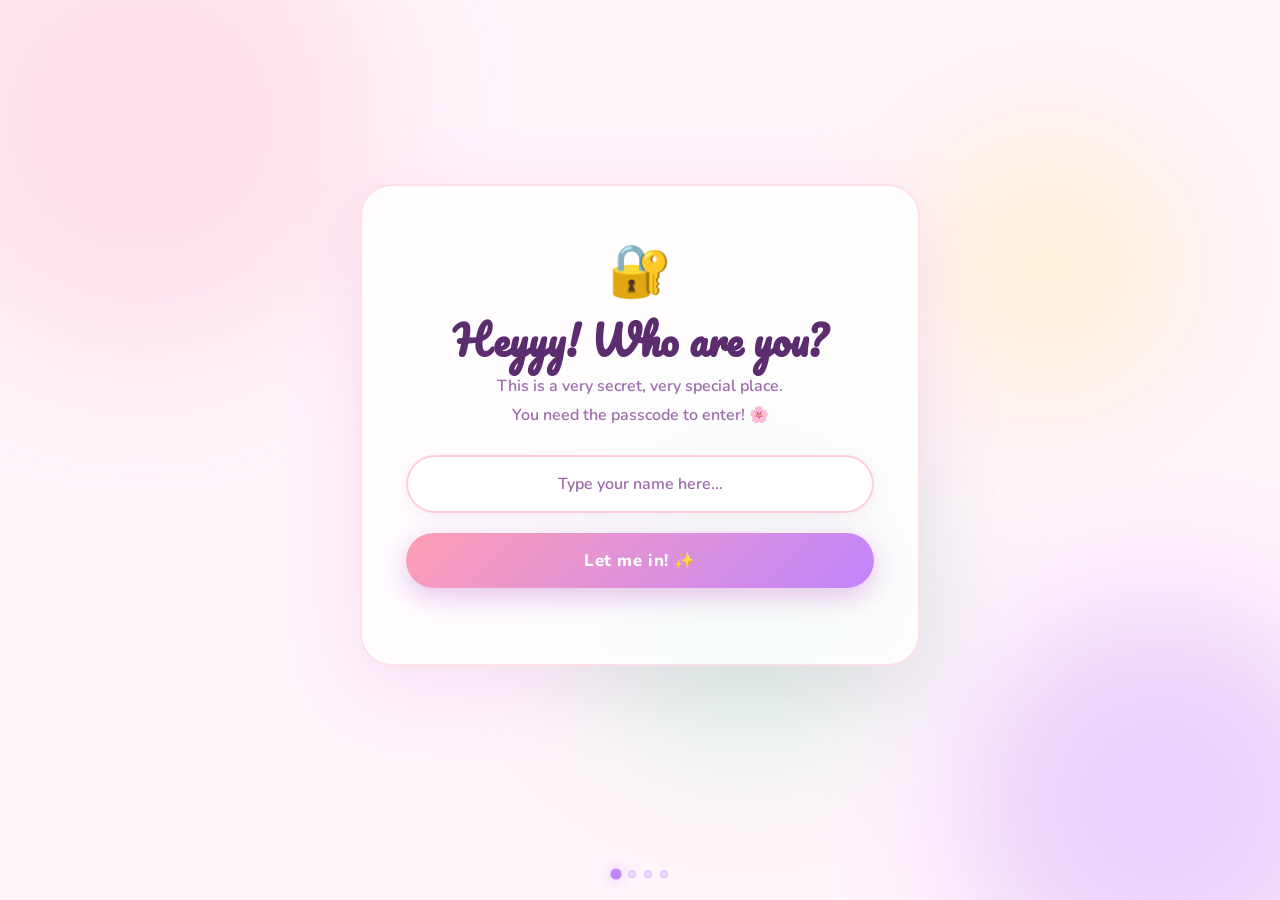
==== commit 630d69c0: "Update codebase" ====
--- a/index.html
+++ b/index.html
@@ -1,145 +1,132 @@
 <!DOCTYPE html>
-
 <html lang="en">
 <head>
 <meta charset="UTF-8">
 <meta name="viewport" content="width=device-width, initial-scale=1.0">
 <title>Who are you? 🌸</title>
 <link href="https://fonts.googleapis.com/css2?family=Nunito:wght@400;600;700;800;900&family=Pacifico&display=swap" rel="stylesheet">
-<style>
-*,*::before,*::after{box-sizing:border-box;margin:0;padding:0}
-:root{--pink:#ff9eb5;--purple:#c084fc;--yellow:#fde68a;--mint:#86efac;--sky:#7dd3fc;--bg:#fff5fb;--text:#5b2d6e;--text-soft:#9d6aaa}
-html,body{width:100%;min-height:100%;font-family:'Nunito',sans-serif;background:var(--bg);overflow-x:hidden;color:var(--text)}
-.blob-bg{position:fixed;inset:0;z-index:0;overflow:hidden;pointer-events:none}
-.blob{position:absolute;border-radius:50%;filter:blur(60px);opacity:0.35;animation:blobFloat ease-in-out infinite}
-.b1{width:400px;height:400px;background:#ffb3c6;top:-100px;left:-100px;animation-duration:8s}
-.b2{width:350px;height:350px;background:#c084fc;top:30%;right:-80px;animation-duration:10s;animation-delay:2s}
-.b3{width:300px;height:300px;background:#86efac;bottom:-80px;left:20%;animation-duration:9s;animation-delay:1s}
-.b4{width:250px;height:250px;background:#7dd3fc;bottom:20%;right:10%;animation-duration:11s;animation-delay:3s}
-.b5{width:200px;height:200px;background:#fde68a;top:50%;left:40%;animation-duration:7s;animation-delay:1.5s}
-@keyframes blobFloat{0%,100%{transform:translateY(0) scale(1)}50%{transform:translateY(-30px) scale(1.08)}}
-.floaties{position:fixed;inset:0;z-index:0;pointer-events:none;overflow:hidden}
-.floaty{position:absolute;animation:floatDrift linear infinite;opacity:0}
-@keyframes floatDrift{0%{transform:translateY(100vh) rotate(0deg);opacity:0}10%{opacity:0.8}90%{opacity:0.6}100%{transform:translateY(-100px) rotate(360deg);opacity:0}}
-.container{min-height:100vh;display:flex;align-items:center;justify-content:center;padding:20px;position:relative;z-index:2}
-.card{background:rgba(255,255,255,0.78);backdrop-filter:blur(20px);border-radius:32px;border:2px solid rgba(255,182,203,0.4);padding:50px 44px 44px;max-width:520px;width:100%;text-align:center;box-shadow:0 20px 80px rgba(192,100,200,0.15),0 0 0 1px rgba(255,255,255,0.8) inset;animation:cardPop 0.7s cubic-bezier(0.34,1.56,0.64,1) both}
-@keyframes cardPop{from{opacity:0;transform:scale(0.8) translateY(30px)}to{opacity:1;transform:scale(1) translateY(0)}}
-.card.wiggle{animation:wiggle 0.5s ease both}
-@keyframes wiggle{0%{transform:rotate(0)}20%{transform:rotate(-3deg)}40%{transform:rotate(3deg)}60%{transform:rotate(-2deg)}80%{transform:rotate(2deg)}100%{transform:rotate(0)}}
-.emoji-big{font-size:3.5rem;display:block;margin-bottom:8px;animation:bounce 2s ease-in-out infinite}
-@keyframes bounce{0%,100%{transform:translateY(0)}50%{transform:translateY(-12px)}}
-h1{font-family:'Pacifico',cursive;font-size:clamp(1.8rem,5vw,2.4rem);color:var(--text);margin-bottom:8px;line-height:1.2}
-.sub{font-size:1rem;color:var(--text-soft);margin-bottom:28px;line-height:1.7;font-weight:600}
-.rxn{background:linear-gradient(135deg,#fff0f5,#f3e8ff);border:2px solid rgba(192,132,252,0.3);border-radius:20px;padding:14px 18px;margin:0 0 20px;font-size:0.95rem;color:var(--text);line-height:1.7;font-weight:700;display:none;animation:popIn 0.4s cubic-bezier(0.34,1.56,0.64,1) both}
-.rxn.show{display:block}
-@keyframes popIn{from{opacity:0;transform:scale(0.85)}to{opacity:1;transform:scale(1)}}
-input{width:100%;padding:16px 20px;border-radius:50px;border:2.5px solid rgba(255,158,181,0.5);background:rgba(255,255,255,0.9);font-family:'Nunito',sans-serif;font-size:1rem;font-weight:700;color:var(--text);text-align:center;outline:none;transition:all 0.2s;box-shadow:0 4px 16px rgba(192,100,200,0.1);margin-bottom:16px}
-input:focus{border-color:var(--purple);box-shadow:0 4px 20px rgba(192,132,252,0.3)}
-input::placeholder{color:var(--text-soft);font-weight:600}
-.btn{display:inline-block;width:100%;background:linear-gradient(135deg,#ff9eb5,#c084fc);color:#fff;border:none;border-radius:50px;padding:16px 40px;font-family:'Nunito',sans-serif;font-size:1.05rem;font-weight:800;cursor:pointer;letter-spacing:0.03em;transition:transform 0.2s,box-shadow 0.2s;box-shadow:0 8px 28px rgba(192,100,200,0.4);margin-top:4px}
-.btn:hover{transform:translateY(-3px) scale(1.03);box-shadow:0 14px 40px rgba(192,100,200,0.5)}
-.btn:active{transform:scale(0.97)}
-.hint{font-size:0.82rem;color:var(--text-soft);margin-top:14px;font-weight:700;opacity:0;transition:opacity 0.5s}
-.hint.show{opacity:1}
-.star{position:absolute;pointer-events:none;animation:starPop 0.6s ease forwards;font-size:1.2rem}
-@keyframes starPop{0%{opacity:1;transform:scale(0) translateY(0)}100%{opacity:0;transform:scale(1.5) translateY(-40px)}}
-</style>
+<link rel="stylesheet" href="css/style.css">
 </head>
 <body>
-<div class="blob-bg"><div class="blob b1"></div><div class="blob b2"></div><div class="blob b3"></div><div class="blob b4"></div><div class="blob b5"></div></div>
+
+<div class="blob-bg">
+  <div class="blob b1"></div><div class="blob b2"></div>
+  <div class="blob b3"></div><div class="blob b4"></div>
+</div>
 <div class="floaties" id="floaties"></div>
-<div class="container">
+
+<div id="progressDots" class="progress-dots"></div>
+
+<div class="page-wrap">
   <div class="card" id="card">
-    <span class="emoji-big">🔐</span>
-    <h1>Heyyy! Who are you?</h1>
-    <p class="sub">This is a very secret, very special place.<br>You need the passcode to enter! 🌸</p>
+    <span class="icon-big">🔐</span>
+    <h1 class="page-title">Heyyy! Who are you?</h1>
+    <p class="sub-text">This is a very secret, very special place.<br>You need the passcode to enter! 🌸</p>
     <div class="rxn" id="rxn"></div>
-    <input type="text" id="passInput" placeholder="Type your name here..." autocomplete="off" />
-    <button class="btn" onclick="checkPass()">Let me in! ✨</button>
+    <input type="text" id="passInput" class="text-input" placeholder="Type your name here..." autocomplete="off" />
+    <button class="btn-primary" onclick="checkPass()">Let me in! ✨</button>
     <p class="hint" id="hint">Hint: Think about who you are to someone called Bobby... 💍</p>
   </div>
 </div>
+
+<script src="js/main.js"></script>
 <script>
+document.addEventListener("DOMContentLoaded", function() {
+  initFloaties(["🌸","💕","✨","🌷","💖","⭐","🦋","🌈","💫","🎀","🐣","🍬"]);
+  initDots(4, 0);
+});
+
 var attempts = 0;
-var wrongReplies = [
-  ["Hmm... Devika? 🤔", "That name sounds familiar but nope! I don't know any Devika here. Try again! 😇"],
-  ["Devika who?? 🙈", "I only let ONE person in here and her name is a little more official 👀 Think again!"],
-  ["Interesting... 🧐", "You're getting warmer... actually no, ice cold 🥶 Think about Bobby. What are you to Bobby?"],
-  ["Still not it! 😂", "Okay hint time. You are MARRIED to someone very handsome. What does that make you? 💍"],
-  ["WRONG AGAIN!! 😤💕", "B - O - B - B - Y. Bobby. His. Wife. Put it together babe! 🫶"],
-  ["Babe come ON 😭😭", "You literally ARE the answer!! Mrs... Mrs... MRSSSSS??? 🥹"],
-  ["I am crying 😂", "8 years together and you cannot figure this out?? MRS. BOBBY. TYPE IT. 💗"],
-  ["SEVEN TRIES 😵", "Bobby is going to find out you failed your own entrance exam 💀 MRS BOBBY!!!"]
-];
+var emptyAttempts = 0;
+
 var emptyReplies = [
   ["Hey!! 🚫", "You cannot sneak in with nothing! No cheating allowed here, type something! 😤"],
   ["Empty box, empty entry! 🙅", "The door does not open itself! Who ARE you? Type it! 😂"],
   ["Nice try!! 🫠", "Blank is not a password babe. Put SOMETHING in that box! 🌸"],
-  ["STILL empty?? 😭", "I am begging you. Just type. Anything. Well... not anything. Type your NAME! 💕"]
+  ["STILL empty?? 😭", "I am begging you. Just type. Anything. Well not anything. Type your NAME! 💕"]
 ];
-var emptyAttempts = 0;
+
+function getWrongReply(name) {
+  var n = name.charAt(0).toUpperCase() + name.slice(1);
+  var low = name.toLowerCase().trim();
+
+  if (low === "devika" || low === "devi") {
+    var devReplies = [
+      ["Devika? Devika who? 🤔", "I know a Devika... but she goes by a much more official title around here. Think harder! 👀"],
+      ["Hmm " + n + "... 🙈", "That name rings a bell but that is NOT the password! Who are you to Bobby? 💍"],
+      ["Okay " + n + " listen 😂", "You ARE the right person but wrong name! You are not just Devika anymore, are you? 😏"],
+      ["DEVIKA. 😭", "You are so close and so far at the same time!! You have a title now! Use it!! 🌸"]
+    ];
+    return devReplies[Math.min(attempts, devReplies.length - 1)];
+  }
+  if (low === "bujjamma" || low === "bujji") {
+    return ["Bujjamma!! 🥺😂", "Aww that is the cutest name ever but still NOT the password! Bobby needs your official title here! 👑💍"];
+  }
+  if (low === "pondati" || low === "pondatti") {
+    return ["Pondati!! 😂💕", "Okay that is technically correct but Bobby wants the English version! Think Mrs. something... 😏"];
+  }
+  if (low === "wife" || low === "your wife" || low === "his wife") {
+    return ["Whose wife though?? 👀", "You are on the right track!! Now put a NAME with that! Whose wife are you exactly? 😏💍"];
+  }
+  if (low === "mrs" || low === "mrs.") {
+    return ["Mrs... Mrs WHO?? 🤭", "You are SO close!! Mrs. + ??? Fill in the blank! It is a nickname. A very cute one. 😄💕"];
+  }
+  if (low === "pavan" || low === "pavan kalyan") {
+    return ["That is Bobby real name! 😂", "But this page wants to know who YOU are, not who he is! Try again! 🌸"];
+  }
+  if (low === "bobby") {
+    return ["Bobby is the one WHO MADE THIS PAGE! 😤😂", "I need to know who YOU are! Are you Bobby wife? 💍"];
+  }
+  if (low.length <= 2) {
+    return ["That is barely a word!! 😭", "I need more than just " + n + " to let you in! Who are you really? 🌸"];
+  }
+  var fallbacks = [
+    [n + "? Never heard of them! 🤷", "Only one person is allowed in here and " + n + " is not on the list! Who are you to Bobby? 💍"],
+    ["Hmm " + n + "... 🧐", "Nope! That name is not in my system. Think about your relationship with Bobby! 💕"],
+    [n + " who?? 😂", "I checked the guest list three times. No " + n + " here! Try your official Bobby title! 👑"],
+    ["Still " + n + "?? 😤", "Babe. Bobby. Wife. Put it together!! 🌸💍"]
+  ];
+  return fallbacks[Math.min(attempts, fallbacks.length - 1)];
+}
+
 function checkPass() {
   var raw = document.getElementById("passInput").value.trim();
+  var rxn = document.getElementById("rxn");
+  var card = document.getElementById("card");
+
   if (raw === "") {
-    var card = document.getElementById("card");
     card.classList.remove("wiggle"); void card.offsetWidth; card.classList.add("wiggle");
-    var r = emptyReplies[Math.min(emptyAttempts, emptyReplies.length - 1)];
-    var rxn = document.getElementById("rxn");
-    rxn.innerHTML = "<strong>" + r[0] + "</strong><br>" + r[1];
+    var er = emptyReplies[Math.min(emptyAttempts, emptyReplies.length - 1)];
+    rxn.innerHTML = "<strong>" + er[0] + "</strong><br>" + er[1];
     rxn.classList.add("show");
     emptyAttempts++;
-    spawnStars();
+    spawnStars("card");
     return;
   }
-  var input = raw.toLowerCase().replace(/[^a-z\s]/g,"").trim();
-  var accepted = ["mrs bobby","mrs  bobby","mrsbobby","bobbys wife","bobby wife","bobby s wife","mrs pavan","pavans wife","pavan wife"];
-  var ok = accepted.indexOf(input) !== -1 || (input.indexOf("bobby") !== -1 && (input.indexOf("mrs") !== -1 || input.indexOf("wife") !== -1)) || (input.indexOf("pavan") !== -1 && input.indexOf("wife") !== -1);
-  if (ok) { success(); return; }
-  var card = document.getElementById("card");
+
+  var input = raw.toLowerCase().replace(/[^a-z\s]/g, "").trim();
+  var ok = (input.indexOf("bobby") !== -1 && (input.indexOf("mrs") !== -1 || input.indexOf("wife") !== -1))
+         || (input.indexOf("pavan") !== -1 && input.indexOf("wife") !== -1)
+         || input === "mrsbobby" || input === "mrs bobby";
+
+  if (ok) {
+    card.innerHTML = "<span class='icon-big'>🥳</span><h1 class='page-title'>MRS. BOBBY!!</h1><p class='sub-text' style='color:#c084fc;font-size:1.1rem;margin-bottom:0'>YESSS!! I knew it was you!!<br>Welcome, welcome, WELCOME!! 🎉💕<br><br>Taking you somewhere very special...</p>";
+    setTimeout(function() { window.location.href = "welcome.html"; }, 2800);
+    return;
+  }
+
   card.classList.remove("wiggle"); void card.offsetWidth; card.classList.add("wiggle");
-  var r = wrongReplies[Math.min(attempts, wrongReplies.length - 1)];
-  var rxn = document.getElementById("rxn");
+  var r = getWrongReply(raw);
   rxn.innerHTML = "<strong>" + r[0] + "</strong><br>" + r[1];
   rxn.classList.add("show");
   attempts++;
   if (attempts >= 2) document.getElementById("hint").classList.add("show");
-  spawnStars();
+  spawnStars("card");
 }
-function success() {
-  var card = document.getElementById("card");
-  card.innerHTML = "<span class='emoji-big'>🥳</span><h1>MRS. BOBBY!!</h1><p class='sub' style='color:#c084fc;font-size:1.1rem;margin-bottom:0'>YESSS!! I knew it was you!!<br>Welcome, welcome, WELCOME!! 🎉💕<br><br>Taking you somewhere very special...</p>";
-  setTimeout(function() { window.location.href = "welcome.html"; }, 2800);
-}
-function spawnStars() {
-  var card = document.getElementById("card");
-  var emojis = ["💔","😭","🙈","❌","😤","💀","🫠","😂"];
-  for (var i = 0; i < 5; i++) {
-    (function(idx) {
-      setTimeout(function() {
-        var s = document.createElement("span"); s.className = "star";
-        s.textContent = emojis[Math.floor(Math.random() * emojis.length)];
-        s.style.left = (15 + Math.random() * 70) + "%";
-        s.style.top = (10 + Math.random() * 50) + "%";
-        card.appendChild(s);
-        setTimeout(function() { s.remove(); }, 700);
-      }, idx * 80);
-    })(i);
-  }
-}
-document.getElementById("passInput").addEventListener("keydown", function(e) { if (e.key === "Enter") checkPass(); });
-(function() {
-  var items = ["🌸","💕","✨","🌷","💖","⭐","🦋","🌈","💫","🎀","🐣","🍬"];
-  var f = document.getElementById("floaties");
-  for (var i = 0; i < 20; i++) {
-    var el = document.createElement("div"); el.className = "floaty";
-    el.textContent = items[Math.floor(Math.random() * items.length)];
-    el.style.left = (Math.random() * 100) + "%";
-    el.style.animationDuration = (8 + Math.random() * 10) + "s";
-    el.style.animationDelay = (Math.random() * 12) + "s";
-    el.style.fontSize = (1 + Math.random() * 1.5) + "rem";
-    f.appendChild(el);
-  }
-}());
+
+document.getElementById("passInput").addEventListener("keydown", function(e) {
+  if (e.key === "Enter") checkPass();
+});
 </script>
 </body>
 </html>
--- a/css/style.css
+++ b/css/style.css
@@ -0,0 +1,254 @@
+/* ── RESET & ROOT ── */
+*, *::before, *::after { box-sizing: border-box; margin: 0; padding: 0; }
+:root {
+  --pink: #ff9eb5;
+  --pink-light: #ffd6e0;
+  --purple: #c084fc;
+  --purple-light: #e9d5ff;
+  --yellow: #fde68a;
+  --yellow-bright: #fbbf24;
+  --mint: #86efac;
+  --sky: #7dd3fc;
+  --bg: #fff5fb;
+  --text: #5b2d6e;
+  --text-soft: #9d6aaa;
+  --text-mid: #7a4a8a;
+}
+html, body {
+  width: 100%; min-height: 100%;
+  font-family: 'Nunito', sans-serif;
+  background: var(--bg);
+  overflow-x: hidden;
+  color: var(--text);
+}
+
+/* ── ANIMATED BLOB BG ── */
+.blob-bg { position: fixed; inset: 0; z-index: 0; overflow: hidden; pointer-events: none; }
+.blob { position: absolute; border-radius: 50%; filter: blur(70px); opacity: 0.32; animation: blobFloat ease-in-out infinite; }
+.b1 { width: 480px; height: 480px; background: #ffb3c6; top: -120px; left: -100px; animation-duration: 9s; }
+.b2 { width: 400px; height: 400px; background: #c084fc; bottom: -100px; right: -80px; animation-duration: 11s; animation-delay: 2s; }
+.b3 { width: 340px; height: 340px; background: #86efac; top: 45%; left: 45%; animation-duration: 8s; animation-delay: 1.5s; }
+.b4 { width: 260px; height: 260px; background: #fde68a; top: 15%; right: 8%; animation-duration: 10s; animation-delay: 3s; }
+@keyframes blobFloat { 0%, 100% { transform: translateY(0) scale(1); } 50% { transform: translateY(-28px) scale(1.07); } }
+
+/* ── FLOATING EMOJIS ── */
+.floaties { position: fixed; inset: 0; z-index: 0; pointer-events: none; overflow: hidden; }
+.floaty { position: absolute; animation: floatUp linear infinite; opacity: 0; }
+@keyframes floatUp {
+  0%   { transform: translateY(100vh) rotate(0deg);   opacity: 0; }
+  10%  { opacity: 0.85; }
+  90%  { opacity: 0.6; }
+  100% { transform: translateY(-80px) rotate(360deg); opacity: 0; }
+}
+
+/* ── CONFETTI ── */
+.confetti-piece {
+  position: fixed; top: -10px;
+  width: 10px; height: 10px;
+  animation: confettiFall linear infinite;
+  z-index: 1; pointer-events: none; border-radius: 2px;
+}
+@keyframes confettiFall {
+  0%   { transform: translateY(0) rotate(0deg);   opacity: 1; }
+  100% { transform: translateY(110vh) rotate(720deg); opacity: 0; }
+}
+
+/* ── SHARED CARD ── */
+.card {
+  position: relative; z-index: 2;
+  background: rgba(255, 255, 255, 0.8);
+  backdrop-filter: blur(20px);
+  border-radius: 32px;
+  border: 2px solid rgba(255, 182, 203, 0.42);
+  padding: 50px 44px 44px;
+  max-width: 560px; width: 100%;
+  text-align: center;
+  box-shadow: 0 20px 80px rgba(192, 100, 200, 0.16), 0 0 0 1px rgba(255,255,255,0.85) inset;
+  animation: cardPop 0.7s cubic-bezier(0.34, 1.56, 0.64, 1) both;
+}
+@keyframes cardPop { from { opacity: 0; transform: scale(0.8) translateY(30px); } to { opacity: 1; transform: scale(1) translateY(0); } }
+.card.wiggle { animation: wiggle 0.5s ease both; }
+@keyframes wiggle { 0%{transform:rotate(0)} 20%{transform:rotate(-3deg)} 40%{transform:rotate(3deg)} 60%{transform:rotate(-2deg)} 80%{transform:rotate(2deg)} 100%{transform:rotate(0)} }
+
+/* ── TYPOGRAPHY ── */
+.page-title { font-family: 'Pacifico', cursive; font-size: clamp(1.8rem, 5vw, 2.5rem); color: var(--text); margin-bottom: 8px; line-height: 1.2; }
+.page-title.gradient { background: linear-gradient(135deg, #ff9eb5, #c084fc, #fbbf24); -webkit-background-clip: text; -webkit-text-fill-color: transparent; background-clip: text; }
+.sub-text { font-size: 1rem; color: var(--text-soft); margin-bottom: 26px; line-height: 1.8; font-weight: 600; }
+.label-text { font-size: 0.72rem; font-weight: 900; letter-spacing: 0.1em; text-transform: uppercase; color: var(--purple); margin-bottom: 4px; }
+
+/* ── EMOJI ICON ── */
+.icon-big { font-size: 3.2rem; display: block; margin-bottom: 10px; animation: bounce 2s ease-in-out infinite; }
+@keyframes bounce { 0%, 100% { transform: translateY(0); } 50% { transform: translateY(-12px); } }
+
+/* ── REACTION BOX ── */
+.rxn {
+  background: linear-gradient(135deg, #fff0f5, #f3e8ff);
+  border: 2px solid rgba(192, 132, 252, 0.3);
+  border-radius: 20px; padding: 14px 18px;
+  margin: 0 0 20px; font-size: 0.95rem;
+  color: var(--text); line-height: 1.75; font-weight: 700;
+  display: none; animation: popIn 0.4s cubic-bezier(0.34, 1.56, 0.64, 1) both;
+}
+.rxn.show { display: block; }
+@keyframes popIn { from { opacity: 0; transform: scale(0.85); } to { opacity: 1; transform: scale(1); } }
+
+/* ── BUTTONS ── */
+.btn-primary {
+  display: inline-block; width: 100%;
+  background: linear-gradient(135deg, #ff9eb5, #c084fc);
+  color: #fff; border: none; border-radius: 50px;
+  padding: 16px 40px;
+  font-family: 'Nunito', sans-serif; font-size: 1.05rem; font-weight: 800;
+  cursor: pointer; letter-spacing: 0.03em;
+  transition: transform 0.2s, box-shadow 0.2s;
+  box-shadow: 0 8px 28px rgba(192, 100, 200, 0.4); margin-top: 4px;
+}
+.btn-primary:hover { transform: translateY(-3px) scale(1.03); box-shadow: 0 14px 40px rgba(192, 100, 200, 0.52); }
+.btn-primary:active { transform: scale(0.97); }
+
+.btn-celebrate {
+  display: inline-block;
+  background: linear-gradient(135deg, #ff9eb5 0%, #c084fc 50%, #7dd3fc 100%);
+  background-size: 200% 200%;
+  color: #fff; border: none; border-radius: 50px;
+  padding: 18px 52px;
+  font-family: 'Nunito', sans-serif; font-size: 1.1rem; font-weight: 900;
+  cursor: pointer; letter-spacing: 0.04em;
+  transition: transform 0.2s, box-shadow 0.2s;
+  box-shadow: 0 10px 36px rgba(192, 100, 200, 0.45);
+  animation: gradientShift 3s ease infinite;
+}
+@keyframes gradientShift { 0%{background-position:0% 50%} 50%{background-position:100% 50%} 100%{background-position:0% 50%} }
+.btn-celebrate:hover { transform: translateY(-4px) scale(1.05); box-shadow: 0 18px 50px rgba(192, 100, 200, 0.55); }
+.btn-celebrate:active { transform: scale(0.97); }
+
+/* ── INPUT ── */
+.text-input {
+  width: 100%; padding: 16px 20px;
+  border-radius: 50px;
+  border: 2.5px solid rgba(255, 158, 181, 0.5);
+  background: rgba(255, 255, 255, 0.92);
+  font-family: 'Nunito', sans-serif; font-size: 1rem; font-weight: 700;
+  color: var(--text); text-align: center;
+  outline: none; transition: all 0.2s;
+  box-shadow: 0 4px 16px rgba(192, 100, 200, 0.1); margin-bottom: 16px;
+}
+.text-input:focus { border-color: var(--purple); box-shadow: 0 4px 20px rgba(192, 132, 252, 0.3); }
+.text-input::placeholder { color: var(--text-soft); font-weight: 600; }
+
+/* ── HINT ── */
+.hint { font-size: 0.82rem; color: var(--text-soft); margin-top: 14px; font-weight: 700; opacity: 0; transition: opacity 0.5s; }
+.hint.show { opacity: 1; }
+
+/* ── DIVIDER ── */
+.divider { display: flex; align-items: center; gap: 12px; margin: 20px 0; }
+.divider-line { flex: 1; height: 2px; background: linear-gradient(90deg, transparent, rgba(192,132,252,0.4), transparent); }
+.divider-heart { font-size: 1.2rem; animation: pulse 1.5s ease-in-out infinite; }
+@keyframes pulse { 0%, 100% { transform: scale(1); } 50% { transform: scale(1.3); } }
+
+/* ── BADGE ── */
+.badge {
+  display: inline-flex; align-items: center; gap: 8px;
+  background: linear-gradient(135deg, #fde68a, #fbbf24);
+  border-radius: 50px; padding: 10px 24px;
+  font-size: 0.88rem; font-weight: 800; color: #7c4a00;
+  box-shadow: 0 4px 20px rgba(251, 191, 36, 0.4);
+  margin-bottom: 28px;
+}
+
+/* ── BOTTOM FLOWER STRIP ── */
+.flower-strip { position: fixed; bottom: 0; left: 0; right: 0; height: 80px; overflow: hidden; z-index: 3; pointer-events: none; }
+.grass { position: absolute; bottom: 0; left: 0; right: 0; height: 28px; background: linear-gradient(to top, #86efac, #4ade80); border-radius: 50% 50% 0 0 / 18px 18px 0 0; }
+.flower { position: absolute; bottom: 20px; font-size: 1.5rem; animation: sway 3s ease-in-out infinite; }
+@keyframes sway { 0%, 100% { transform: rotate(-8deg) translateY(0); } 50% { transform: rotate(8deg) translateY(-5px); } }
+
+/* ── STAR BURST (wrong password) ── */
+.star { position: absolute; pointer-events: none; animation: starPop 0.6s ease forwards; font-size: 1.2rem; }
+@keyframes starPop { 0% { opacity: 1; transform: scale(0) translateY(0); } 100% { opacity: 0; transform: scale(1.5) translateY(-40px); } }
+
+/* ── PAGE WRAPPER ── */
+.page-wrap { min-height: 100vh; display: flex; align-items: center; justify-content: center; padding: 30px 20px 80px; position: relative; z-index: 2; }
+.page-content { position: relative; z-index: 2; padding: 40px 20px 120px; max-width: 720px; margin: 0 auto; }
+
+/* ── MEMORIES TIMELINE ── */
+.page-header { text-align: center; margin-bottom: 48px; animation: fadeDown 0.7s ease both; }
+@keyframes fadeDown { from { opacity: 0; transform: translateY(-20px); } to { opacity: 1; transform: translateY(0); } }
+.page-header .icon-big { font-size: 3rem; }
+
+.timeline { position: relative; }
+.timeline::before {
+  content: ''; position: absolute; left: 50%; top: 0; bottom: 0;
+  width: 3px; background: linear-gradient(to bottom, #ff9eb5, #c084fc, #86efac, #7dd3fc, #fde68a, #ff9eb5);
+  border-radius: 3px; transform: translateX(-50%);
+}
+.memory { position: relative; margin-bottom: 48px; display: flex; animation: slideIn 0.6s ease both; }
+.memory:nth-child(odd)  { flex-direction: row;         padding-right: calc(50% + 24px); }
+.memory:nth-child(even) { flex-direction: row-reverse; padding-left:  calc(50% + 24px); }
+@keyframes slideIn { from { opacity: 0; transform: translateY(30px); } to { opacity: 1; transform: translateY(0); } }
+.memory::before {
+  content: attr(data-emoji);
+  position: absolute; left: 50%; top: 24px; transform: translateX(-50%);
+  font-size: 1.7rem; z-index: 3;
+  background: #fff; border: 3px solid #ffd6e0; border-radius: 50%;
+  width: 52px; height: 52px; display: flex; align-items: center; justify-content: center;
+  box-shadow: 0 4px 20px rgba(192, 100, 200, 0.25);
+}
+.mem-card {
+  background: rgba(255,255,255,0.83); backdrop-filter: blur(16px);
+  border-radius: 24px; border: 2px solid rgba(255,182,203,0.35);
+  padding: 22px 22px 18px; width: 100%;
+  box-shadow: 0 8px 40px rgba(192,100,200,0.12);
+  transition: transform 0.3s, box-shadow 0.3s; cursor: pointer;
+}
+.mem-card:hover { transform: translateY(-4px) scale(1.02); box-shadow: 0 16px 50px rgba(192,100,200,0.22); }
+.mem-title { font-family: 'Pacifico', cursive; font-size: 1.05rem; color: var(--text); margin-bottom: 8px; line-height: 1.3; }
+.mem-story { font-size: 0.85rem; color: var(--text-soft); line-height: 1.8; font-weight: 600; margin-bottom: 14px; }
+.mem-tag { display: inline-block; background: linear-gradient(135deg,#fce4ec,#e9d5ff); border-radius: 50px; padding: 4px 14px; font-size: 0.72rem; font-weight: 800; color: #7c3aed; margin-top: 2px; }
+
+/* PHOTO / VIDEO SLOTS */
+.mem-photo, .mem-video { border-radius: 16px; overflow: hidden; border: 2px solid rgba(255,182,203,0.4); margin-bottom: 10px; }
+.mem-photo img { width: 100%; display: block; filter: grayscale(80%); transition: filter 0.5s ease; }
+.mem-photo:hover img { filter: grayscale(0%); }
+.mem-photo-placeholder, .mem-video-placeholder {
+  width: 100%; aspect-ratio: 4/3;
+  background: linear-gradient(135deg, #fce4ec, #e9d5ff);
+  display: flex; flex-direction: column; align-items: center; justify-content: center;
+  gap: 8px; color: var(--text-soft); font-size: 0.8rem; font-weight: 700; padding: 20px; text-align: center;
+}
+.mem-video-placeholder { aspect-ratio: 16/9; background: linear-gradient(135deg, #fde68a22, #fbbf2422); border: 2px dashed rgba(251,191,36,0.4); }
+.mem-video video { width: 100%; display: block; border-radius: 14px; }
+.ph-icon { font-size: 2.2rem; }
+.color-hint { font-size: 0.72rem; color: var(--purple); font-style: italic; margin-top: 4px; }
+
+/* ── FINALE PAGE ── */
+.finale-card {
+  background: rgba(255,255,255,0.85); backdrop-filter: blur(22px);
+  border-radius: 36px; border: 2px solid rgba(255,182,203,0.48);
+  padding: 56px 48px 50px; max-width: 640px; width: 100%;
+  text-align: center;
+  box-shadow: 0 24px 80px rgba(192,100,200,0.18), 0 0 0 1px rgba(255,255,255,0.9) inset;
+  animation: cardPop 0.8s cubic-bezier(0.34,1.56,0.64,1) both;
+}
+.finale-note {
+  font-size: 0.97rem; color: var(--text-mid); line-height: 2.1;
+  font-weight: 700; margin-bottom: 28px; white-space: pre-line; text-align: left;
+}
+.signature { font-family: 'Pacifico', cursive; font-size: 1.25rem; color: var(--pink); margin-top: 10px; line-height: 1.8; }
+.heart-burst { position: relative; height: 80px; overflow: hidden; margin-top: 10px; }
+.hf { position: absolute; animation: floatHeart 3.5s ease-in-out forwards; opacity: 0; pointer-events: none; }
+@keyframes floatHeart { 0%{opacity:0;transform:translateY(0) scale(0.7)} 20%{opacity:1} 100%{opacity:0;transform:translateY(-90px) scale(1.3)} }
+
+/* ── PROGRESS DOTS ── */
+.progress-dots { position: fixed; bottom: 22px; left: 50%; transform: translateX(-50%); display: flex; gap: 8px; z-index: 10; }
+.pdot { width: 8px; height: 8px; border-radius: 50%; background: rgba(192,132,252,0.25); border: 1.5px solid rgba(192,132,252,0.3); transition: all 0.3s; }
+.pdot.active { background: var(--purple); transform: scale(1.4); box-shadow: 0 0 8px rgba(192,132,252,0.5); }
+.pdot.done { background: rgba(192,132,252,0.55); }
+
+/* ── MOBILE ── */
+@media (max-width: 600px) {
+  .card { padding: 36px 22px 30px; }
+  .finale-card { padding: 40px 24px 36px; }
+  .timeline::before { left: 28px; }
+  .memory { padding: 0 0 0 68px !important; flex-direction: column !important; }
+  .memory::before { left: 28px; top: 20px; width: 44px; height: 44px; font-size: 1.4rem; }
+}
